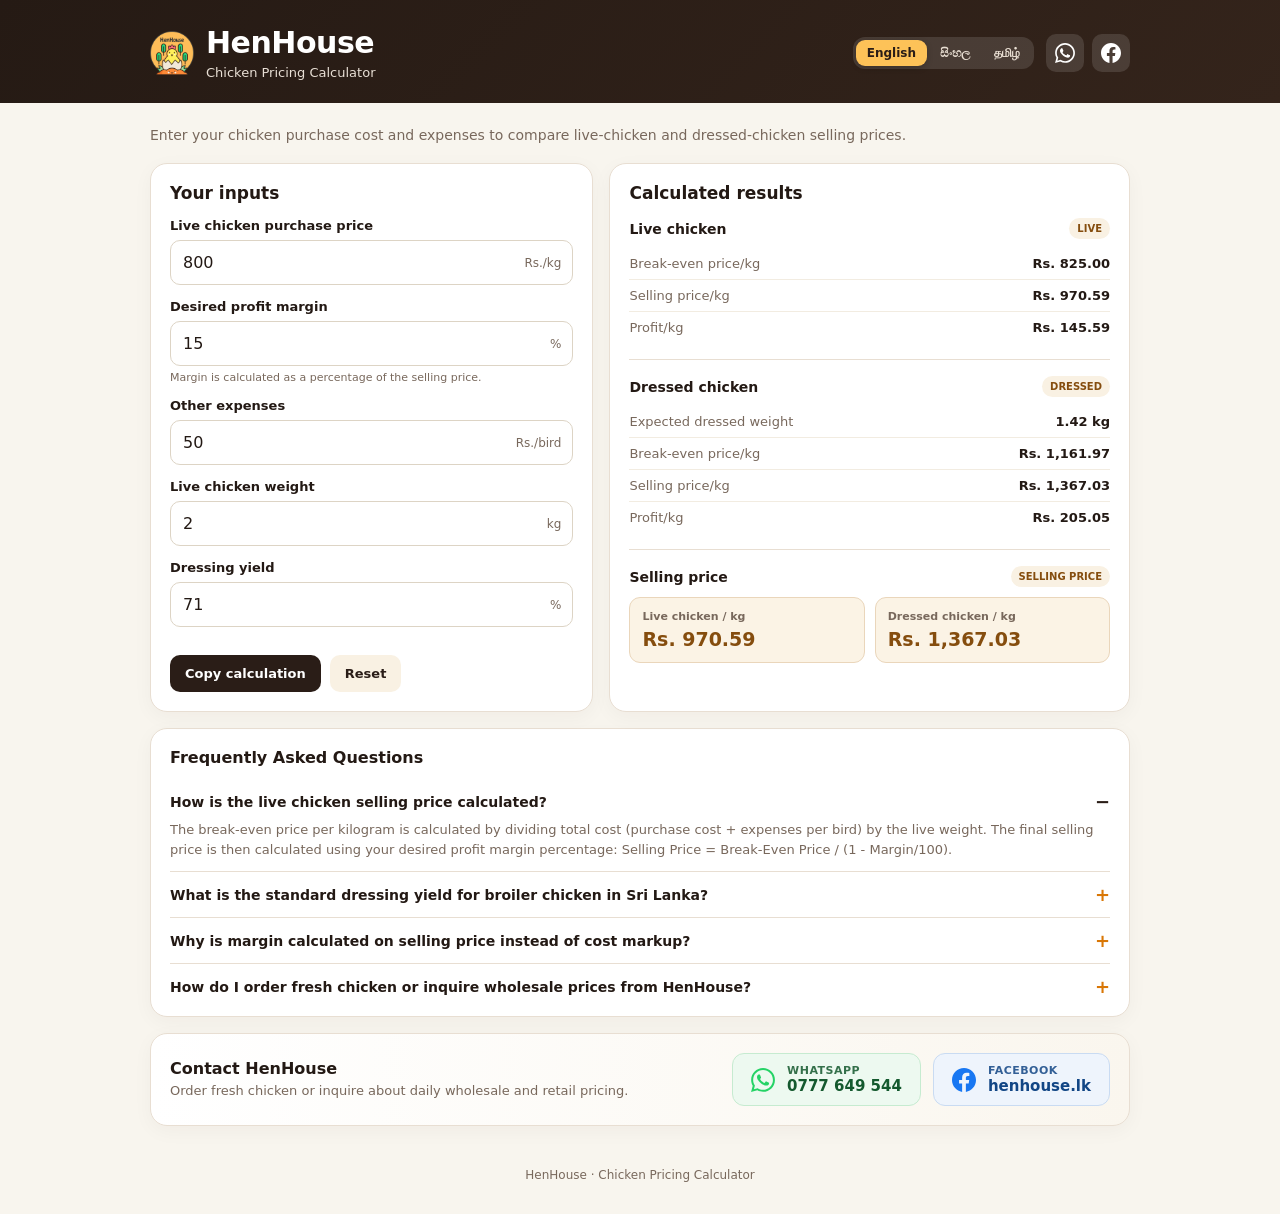
==== index.html @ dab25ea8 "feat(seo): add Schema.org JSON-LD, Open Graph 1200x630 card, sitemap, robots.txt, and FAQ schema" ====
<!doctype html>
<html lang="en">
  <head>
    <meta charset="utf-8" />
    <meta name="viewport" content="width=device-width, initial-scale=1" />
    <meta name="theme-color" content="#2a1d17" />
    <meta
      name="description"
      content="Calculate and compare live vs. dressed chicken selling prices, break-even costs, and profit margins in Sri Lanka. Trilingual poultry calculator in English, සිංහල, and தமிழ்."
    />
    <meta
      name="keywords"
      content="chicken price sri lanka, henhouse, live chicken price, dressed chicken price, broiler poultry calculator, chicken selling price, broiler farming, කුකුල් මස් මිල, කිකිළි මිල, கோழி இறைச்சி விலை, sri lanka poultry farming"
    />
    <meta name="author" content="HenHouse" />
    <meta
      name="robots"
      content="index, follow, max-snippet:-1, max-image-preview:large, max-video-preview:-1"
    />
    <link rel="canonical" href="https://ragulan28.github.io/henhouse-calculator/" />
    <link
      rel="alternate"
      hreflang="x-default"
      href="https://ragulan28.github.io/henhouse-calculator/"
    />
    <link
      rel="alternate"
      hreflang="en"
      href="https://ragulan28.github.io/henhouse-calculator/"
    />
    <link
      rel="alternate"
      hreflang="si"
      href="https://ragulan28.github.io/henhouse-calculator/"
    />
    <link
      rel="alternate"
      hreflang="ta"
      href="https://ragulan28.github.io/henhouse-calculator/"
    />

    <!-- Open Graph / Facebook / WhatsApp -->
    <meta property="og:type" content="website" />
    <meta
      property="og:url"
      content="https://ragulan28.github.io/henhouse-calculator/"
    />
    <meta property="og:site_name" content="HenHouse" />
    <meta
      property="og:title"
      content="HenHouse | Chicken Pricing Calculator (Sri Lanka)"
    />
    <meta
      property="og:description"
      content="Calculate and compare live vs. dressed chicken selling prices, break-even costs, and profit margins. Available in English, සිංහල, and தமிழ்."
    />
    <meta
      property="og:image"
      content="https://ragulan28.github.io/henhouse-calculator/og-image.png"
    />
    <meta property="og:image:width" content="1200" />
    <meta property="og:image:height" content="630" />
    <meta
      property="og:image:alt"
      content="HenHouse Chicken Pricing Calculator Sri Lanka"
    />
    <meta property="og:locale" content="en_LK" />
    <meta property="og:locale:alternate" content="si_LK" />
    <meta property="og:locale:alternate" content="ta_LK" />

    <!-- Twitter / X -->
    <meta name="twitter:card" content="summary_large_image" />
    <meta
      name="twitter:title"
      content="HenHouse | Chicken Pricing Calculator (Sri Lanka)"
    />
    <meta
      name="twitter:description"
      content="Instant real-time live vs. dressed chicken pricing calculator for poultry farmers and retailers in Sri Lanka."
    />
    <meta
      name="twitter:image"
      content="https://ragulan28.github.io/henhouse-calculator/og-image.png"
    />

    <!-- Geographic targeting -->
    <meta name="geo.region" content="LK" />
    <meta name="geo.placename" content="Sri Lanka" />

    <title>HenHouse | Chicken Pricing Calculator</title>

    <!-- Schema.org JSON-LD Structured Data -->
    <script type="application/ld+json">
      {
        "@context": "https://schema.org",
        "@graph": [
          {
            "@type": "WebApplication",
            "name": "HenHouse Chicken Pricing Calculator",
            "applicationCategory": "BusinessApplication",
            "operatingSystem": "All",
            "url": "https://ragulan28.github.io/henhouse-calculator/",
            "image": "https://ragulan28.github.io/henhouse-calculator/og-image.png",
            "description": "Calculate and compare live vs. dressed chicken selling prices, break-even costs, and profit margins in Sri Lanka.",
            "inLanguage": ["en", "si", "ta"],
            "offers": {
              "@type": "Offer",
              "price": "0",
              "priceCurrency": "LKR"
            },
            "featureList": [
              "Live vs. Dressed Chicken Price Comparison",
              "Break-Even Cost Calculation per kg",
              "Profit Margin Percentage Modeling",
              "Trilingual Sri Lankan Support (English, Sinhala, Tamil)",
              "Instant WhatsApp and SMS Clipboard Export",
              "Offline Progressive Web App (PWA)"
            ]
          },
          {
            "@type": "LocalBusiness",
            "name": "HenHouse",
            "image": "https://ragulan28.github.io/henhouse-calculator/logo.png",
            "url": "https://ragulan28.github.io/henhouse-calculator/",
            "telephone": "+94777649544",
            "address": {
              "@type": "PostalAddress",
              "addressCountry": "LK"
            },
            "sameAs": ["https://www.facebook.com/henhouse.lk"]
          },
          {
            "@type": "FAQPage",
            "mainEntity": [
              {
                "@type": "Question",
                "name": "How is the live chicken selling price calculated?",
                "acceptedAnswer": {
                  "@type": "Answer",
                  "text": "The break-even price per kilogram is calculated by dividing total cost (purchase cost + expenses per bird) by the live weight. The final selling price is then calculated using your desired profit margin percentage: Selling Price = Break-Even Price / (1 - Margin/100)."
                }
              },
              {
                "@type": "Question",
                "name": "What is the standard dressing yield for broiler chicken in Sri Lanka?",
                "acceptedAnswer": {
                  "@type": "Answer",
                  "text": "In Sri Lanka, standard commercial broiler dressing yield typically ranges from 68% to 74% (average 71%), depending on bird age, feed quality, and dressed preparation."
                }
              },
              {
                "@type": "Question",
                "name": "Why is margin calculated on selling price instead of cost markup?",
                "acceptedAnswer": {
                  "@type": "Answer",
                  "text": "Commercial poultry traders and retail butcher shops use gross profit margin (Profit / Selling Price), ensuring your actual return percentage matches revenue rather than just marking up initial cost."
                }
              },
              {
                "@type": "Question",
                "name": "How do I order fresh chicken or inquire wholesale prices from HenHouse?",
                "acceptedAnswer": {
                  "@type": "Answer",
                  "text": "You can reach HenHouse directly on WhatsApp at 0777 649 544 (+94 77 764 9544) or visit facebook.com/henhouse.lk for daily wholesale and retail pricing updates."
                }
              }
            ]
          }
        ]
      }
    </script>
    <link rel="manifest" href="./manifest.webmanifest" />
    <link rel="icon" href="./favicon.ico" sizes="any" />
    <link rel="icon" href="./icon.svg" type="image/svg+xml" />
    <link rel="apple-touch-icon" href="./apple-touch-icon.png" />
    <style>
      :root {
        color-scheme: light;
        --primary: #2a1d17;
        --primary2: #d97706;
        --gold: #fdc258;
        --ink: #231914;
        --muted: #78685c;
        --line: #e8ded2;
        --bg: #f8f5ee;
        --card: #fff;
        --soft: #f9f1e3;
        --danger: #b3261e;
        --green: var(--primary);
        --green2: var(--primary2);
        font-family:
          Inter,
          ui-sans-serif,
          system-ui,
          -apple-system,
          BlinkMacSystemFont,
          "Segoe UI",
          Roboto,
          "Noto Sans Sinhala",
          "Noto Sans Tamil",
          "Iskoola Pota",
          "Nirmala UI",
          sans-serif;
      }
      * {
        box-sizing: border-box;
      }
      body {
        margin: 0;
        background: var(--bg);
        color: var(--ink);
      }
      header {
        background: linear-gradient(135deg, #251a14 0%, #34241b 100%);
        color: white;
        padding: 25px 18px 23px;
      }
      .header-inner,
      main {
        width: min(100% - 28px, 980px);
        margin: 0 auto;
      }
      .header-inner {
        display: flex;
        justify-content: space-between;
        align-items: center;
        gap: 16px;
        flex-wrap: wrap;
      }
      .brand {
        display: flex;
        align-items: center;
        gap: 12px;
      }
      .brand-logo {
        width: 44px;
        height: 44px;
        object-fit: contain;
        display: block;
        flex-shrink: 0;
      }
      .header-right {
        display: flex;
        align-items: center;
        gap: 12px;
        flex-wrap: wrap;
      }
      .lang-switch {
        display: inline-flex;
        background: rgba(255, 255, 255, 0.12);
        border-radius: 12px;
        padding: 3px;
        gap: 2px;
      }
      .lang-btn {
        background: transparent;
        color: #e8ded2;
        border: 0;
        border-radius: 9px;
        padding: 6px 11px;
        font: inherit;
        font-size: 12px;
        font-weight: 650;
        cursor: pointer;
        transition:
          background 0.15s ease,
          color 0.15s ease;
      }
      .lang-btn:hover {
        background: rgba(255, 255, 255, 0.22);
        color: #fff;
      }
      .lang-btn.active {
        background: var(--gold);
        color: var(--primary);
        font-weight: 750;
        box-shadow: 0 2px 6px rgba(0, 0, 0, 0.2);
      }
      .lang-btn:focus-visible {
        outline: 2px solid var(--gold);
        outline-offset: 1px;
      }
      .header-social {
        display: flex;
        gap: 8px;
        align-items: center;
      }
      .header-social-link {
        display: inline-flex;
        align-items: center;
        justify-content: center;
        width: 38px;
        height: 38px;
        border-radius: 10px;
        background: rgba(255, 255, 255, 0.12);
        color: #fff;
        text-decoration: none;
        transition:
          background 0.15s ease,
          transform 0.15s ease;
      }
      .header-social-link:hover {
        background: rgba(255, 255, 255, 0.24);
        transform: translateY(-1px);
      }
      .header-social-link:focus-visible {
        outline: 3px solid var(--gold);
        outline-offset: 2px;
      }
      .header-social-link svg {
        width: 20px;
        height: 20px;
        fill: currentColor;
      }
      h1 {
        margin: 0;
        font-size: clamp(22px, 4vw, 30px);
        letter-spacing: -0.5px;
      }
      .tagline {
        margin: 5px 0 0;
        color: #e8dfd5;
        font-size: 13px;
      }
      main {
        padding: 22px 0 42px;
      }
      .intro {
        margin: 0 0 17px;
        color: var(--muted);
        font-size: 14px;
        line-height: 1.5;
      }
      .layout {
        display: grid;
        grid-template-columns: minmax(0, 0.92fr) minmax(0, 1.08fr);
        gap: 16px;
        align-items: stretch;
      }
      .layout > .card {
        display: flex;
        flex-direction: column;
        height: 100%;
      }
      .card {
        background: var(--card);
        border: 1px solid var(--line);
        border-radius: 17px;
        padding: 19px;
        box-shadow: 0 5px 20px rgba(42, 29, 23, 0.04);
      }
      h2 {
        font-size: 17px;
        margin: 0 0 15px;
      }
      .field {
        margin-bottom: 14px;
      }
      label {
        display: block;
        font-size: 13px;
        font-weight: 650;
        margin-bottom: 7px;
      }
      .input-wrap {
        position: relative;
      }
      input {
        width: 100%;
        border: 1px solid #ddd4c5;
        border-radius: 10px;
        padding: 12px 48px 12px 12px;
        font: inherit;
        font-size: 16px;
        color: var(--ink);
        background: #fff;
        outline: none;
      }
      input:focus {
        border-color: var(--primary2);
        box-shadow: 0 0 0 3px rgba(217, 119, 6, 0.16);
      }
      .unit {
        position: absolute;
        right: 12px;
        top: 50%;
        transform: translateY(-50%);
        color: var(--muted);
        font-size: 12px;
        pointer-events: none;
      }
      .hint {
        color: var(--muted);
        font-size: 11px;
        margin-top: 5px;
      }
      .actions {
        display: flex;
        gap: 9px;
        flex-wrap: wrap;
        margin-top: auto;
        padding-top: 14px;
      }
      button {
        border: 0;
        border-radius: 10px;
        padding: 11px 15px;
        font: inherit;
        font-size: 13px;
        font-weight: 700;
        cursor: pointer;
      }
      .primary {
        color: #fff;
        background: var(--primary);
      }
      .primary:hover {
        background: #3c2a21;
      }
      .secondary {
        color: var(--primary);
        background: var(--soft);
      }
      .secondary:hover {
        background: #f2e4cc;
      }
      button:focus-visible {
        outline: 3px solid var(--gold);
        outline-offset: 2px;
      }
      .error {
        display: none;
        color: var(--danger);
        background: #fff1f1;
        padding: 10px 12px;
        border-radius: 9px;
        font-size: 13px;
        margin-top: 12px;
      }
      .result-group + .result-group {
        border-top: 1px solid var(--line);
        margin-top: 16px;
        padding-top: 16px;
      }
      .result-title {
        display: flex;
        justify-content: space-between;
        align-items: center;
        gap: 10px;
        margin-bottom: 9px;
      }
      .result-title h3 {
        margin: 0;
        font-size: 14px;
      }
      .pill {
        font-size: 10px;
        font-weight: 700;
        color: #854d0e;
        background: var(--soft);
        border-radius: 30px;
        padding: 5px 8px;
      }
      .metric {
        display: flex;
        justify-content: space-between;
        gap: 15px;
        padding: 8px 0;
        border-bottom: 1px solid #f2ece1;
        font-size: 13px;
      }
      .metric:last-child {
        border-bottom: 0;
      }
      .metric span:first-child {
        color: var(--muted);
      }
      .metric strong {
        text-align: right;
        font-variant-numeric: tabular-nums;
      }
      .highlight {
        background: var(--soft);
        margin: 6px -9px;
        padding: 9px 9px;
        border-radius: 9px;
      }
      .compare {
        display: grid;
        grid-template-columns: 1fr 1fr;
        gap: 10px;
        margin-top: 10px;
      }
      .compare-box {
        background: #fbf3e5;
        border: 1px solid #ead6bb;
        border-radius: 11px;
        padding: 12px;
        margin: 0;
        min-width: 0;
        box-sizing: border-box;
      }
      .compare-box small {
        display: block;
        color: var(--muted);
        font-size: 11px;
        font-weight: 650;
        margin-bottom: 5px;
      }
      .compare-box strong {
        display: block;
        font-size: clamp(16px, 2.5vw, 19px);
        font-weight: 800;
        color: #854d0e;
        font-variant-numeric: tabular-nums;
        white-space: nowrap;
        overflow: hidden;
        text-overflow: ellipsis;
      }
      .note {
        color: var(--muted);
        font-size: 11px;
        line-height: 1.5;
        margin: 14px 0 0;
      }
      footer {
        text-align: center;
        color: var(--muted);
        font-size: 12px;
        padding: 0 15px 32px;
      }
      .social-bar {
        display: flex;
        justify-content: center;
        gap: 12px;
        flex-wrap: wrap;
        margin-bottom: 14px;
      }
      .social-btn {
        display: inline-flex;
        align-items: center;
        gap: 8px;
        padding: 9px 15px;
        border-radius: 12px;
        text-decoration: none;
        font-size: 13px;
        font-weight: 650;
        border: 1px solid var(--line);
        background: #fff;
        color: var(--ink);
        box-shadow: 0 3px 8px rgba(42, 29, 23, 0.03);
        transition: all 0.15s ease;
      }
      .social-btn svg {
        width: 18px;
        height: 18px;
        flex-shrink: 0;
      }
      .social-btn.whatsapp {
        color: #186c3b;
      }
      .social-btn.whatsapp svg {
        fill: #25d366;
      }
      .social-btn.facebook {
        color: #18539e;
      }
      .social-btn.facebook svg {
        fill: #1877f2;
      }
      .social-btn:hover {
        border-color: var(--primary2);
        transform: translateY(-1px);
        box-shadow: 0 5px 12px rgba(42, 29, 23, 0.07);
      }
      .social-btn:focus-visible {
        outline: 3px solid var(--gold);
        outline-offset: 2px;
      }
      .faq-card {
        margin-top: 16px;
      }
      .faq-card h2 {
        margin: 0 0 12px;
        font-size: 16px;
      }
      .faq-item {
        border-bottom: 1px solid var(--line);
        padding: 12px 0;
      }
      .faq-item:last-child {
        border-bottom: 0;
        padding-bottom: 0;
      }
      .faq-item summary {
        font-size: 14px;
        font-weight: 650;
        cursor: pointer;
        color: var(--ink);
        display: flex;
        justify-content: space-between;
        align-items: center;
        list-style: none;
        user-select: none;
      }
      .faq-item summary::-webkit-details-marker {
        display: none;
      }
      .faq-item summary::after {
        content: "+";
        font-size: 18px;
        font-weight: 600;
        color: var(--primary2);
        margin-left: 10px;
        transition: transform 0.2s ease;
      }
      .faq-item[open] summary::after {
        content: "−";
        color: var(--primary);
      }
      .faq-item p {
        margin: 8px 0 0;
        font-size: 13px;
        color: var(--muted);
        line-height: 1.5;
      }
      .contact-card {
        margin-top: 16px;
        display: flex;
        justify-content: space-between;
        align-items: center;
        gap: 18px;
        flex-wrap: wrap;
        background: linear-gradient(to right, #fff, #faf6ee);
      }
      .contact-info h2 {
        margin: 0 0 4px;
        font-size: 16px;
      }
      .contact-info p {
        margin: 0;
        color: var(--muted);
        font-size: 13px;
        line-height: 1.4;
      }
      .contact-links {
        display: flex;
        gap: 12px;
        flex-wrap: wrap;
      }
      .contact-btn {
        display: inline-flex;
        align-items: center;
        gap: 12px;
        padding: 10px 18px;
        border-radius: 12px;
        text-decoration: none;
        border: 1px solid var(--line);
        transition:
          transform 0.15s ease,
          box-shadow 0.15s ease,
          border-color 0.15s ease;
      }
      .contact-btn svg {
        width: 24px;
        height: 24px;
        flex-shrink: 0;
      }
      .contact-btn-text {
        display: flex;
        flex-direction: column;
        text-align: left;
      }
      .contact-btn-sub {
        font-size: 11px;
        text-transform: uppercase;
        letter-spacing: 0.5px;
        font-weight: 700;
        opacity: 0.85;
      }
      .contact-btn-main {
        font-size: 15px;
        font-weight: 750;
      }
      .contact-btn.whatsapp {
        background: #edf9f0;
        color: #14592e;
        border-color: #c6ebd0;
      }
      .contact-btn.whatsapp svg {
        fill: #25d366;
      }
      .contact-btn.facebook {
        background: #eef4fc;
        color: #124685;
        border-color: #c9dbf2;
      }
      .contact-btn.facebook svg {
        fill: #1877f2;
      }
      .contact-btn:hover {
        transform: translateY(-2px);
        box-shadow: 0 6px 16px rgba(20, 50, 30, 0.08);
      }
      .contact-btn.whatsapp:hover {
        border-color: #25d366;
      }
      .contact-btn.facebook:hover {
        border-color: #1877f2;
      }
      .contact-btn:focus-visible {
        outline: 3px solid var(--gold);
        outline-offset: 2px;
      }
      @media (max-width: 720px) {
        .layout {
          grid-template-columns: 1fr;
        }
        .layout > .card {
          height: auto;
        }
        .card {
          padding: 16px;
        }
        .actions {
          margin-top: 18px;
        }
        .header-right {
          width: 100%;
          justify-content: space-between;
        }
      }
      @media (max-width: 480px) {
        .compare {
          grid-template-columns: 1fr;
          gap: 8px;
        }
        .lang-btn {
          padding: 5px 8px;
          font-size: 11px;
        }
      }
    </style>
  </head>
  <body>
    <header>
      <div class="header-inner">
        <div class="brand">
          <img
            class="brand-logo"
            src="./logo.png"
            alt="HenHouse Logo"
            width="44"
            height="44"
            onerror="
              this.onerror = null;
              this.src = './henhouse.png';
            "
          />
          <div>
            <h1>HenHouse</h1>
            <p class="tagline" data-i18n="tagline">Chicken Pricing Calculator</p>
          </div>
        </div>
        <div class="header-right">
          <div class="lang-switch" role="group" aria-label="Language selector">
            <button
              type="button"
              class="lang-btn active"
              data-lang="en"
              aria-pressed="true"
            >
              English
            </button>
            <button
              type="button"
              class="lang-btn"
              data-lang="si"
              aria-pressed="false"
            >
              සිංහල
            </button>
            <button
              type="button"
              class="lang-btn"
              data-lang="ta"
              aria-pressed="false"
            >
              தமிழ்
            </button>
          </div>
          <div class="header-social" aria-label="HenHouse Social and Contact">
            <a
              href="https://wa.me/94777649544"
              target="_blank"
              rel="noopener noreferrer"
              class="header-social-link"
              title="Chat on WhatsApp (0777 649 544)"
              aria-label="Chat on WhatsApp 0777 649 544"
            >
              <svg viewBox="0 0 24 24" aria-hidden="true">
                <path
                  d="M.057 24l1.687-6.163c-1.041-1.804-1.588-3.849-1.587-5.946.003-6.556 5.338-11.891 11.893-11.891 3.181.001 6.167 1.24 8.413 3.488 2.245 2.248 3.481 5.236 3.48 8.414-.003 6.557-5.338 11.892-11.893 11.892-1.99-.001-3.951-.5-5.688-1.448l-6.305 1.654zm6.597-3.807c1.676.995 3.276 1.591 5.392 1.592 5.448 0 9.886-4.434 9.889-9.885.002-5.462-4.415-9.89-9.881-9.892-5.452 0-9.887 4.434-9.889 9.884-.001 2.225.651 3.891 1.746 5.634l-.999 3.648 3.742-.981zm11.387-5.464c-.074-.124-.272-.198-.57-.347-.297-.149-1.758-.868-2.031-.967-.272-.099-.47-.149-.669.149-.198.297-.768.967-.941 1.165-.173.198-.347.223-.644.074-.297-.149-1.255-.462-2.39-1.475-.883-.788-1.48-1.761-1.653-2.059-.173-.297-.018-.458.13-.606.134-.133.297-.347.446-.521.151-.172.2-.296.3-.495.099-.198.05-.372-.025-.521-.075-.148-.669-1.611-.916-2.206-.242-.579-.487-.501-.669-.51l-.57-.01c-.198 0-.52.074-.792.372s-1.04 1.016-1.04 2.479 1.065 2.876 1.213 3.074c.149.198 2.095 3.2 5.076 4.487.709.306 1.263.489 1.694.626.712.226 1.36.194 1.872.118.571-.085 1.758-.719 2.006-1.413.248-.695.248-1.29.173-1.414z"
                />
              </svg>
            </a>
            <a
              href="https://www.facebook.com/henhouse.lk"
              target="_blank"
              rel="noopener noreferrer"
              class="header-social-link"
              title="Follow on Facebook (henhouse.lk)"
              aria-label="Follow on Facebook henhouse.lk"
            >
              <svg viewBox="0 0 24 24" aria-hidden="true">
                <path
                  d="M24 12.073c0-6.627-5.373-12-12-12s-12 5.373-12 12c0 5.99 4.388 10.954 10.125 11.854v-8.385H7.078v-3.47h3.047V9.43c0-3.007 1.792-4.669 4.533-4.669 1.312 0 2.686.235 2.686.235v2.953H15.83c-1.491 0-1.956.925-1.956 1.874v2.25h3.328l-.532 3.47h-2.796v8.385C19.612 23.027 24 18.062 24 12.073z"
                />
              </svg>
            </a>
          </div>
        </div>
      </div>
    </header>

    <main>
      <p class="intro" data-i18n="intro">
        Enter your chicken purchase cost and expenses to compare live-chicken
        and dressed-chicken selling prices.
      </p>
      <div class="layout">
        <section class="card" aria-labelledby="inputs-heading">
          <h2 id="inputs-heading" data-i18n="inputsHeading">Your inputs</h2>
          <div class="field">
            <label for="purchase" data-i18n="purchaseLabel"
              >Live chicken purchase price</label
            >
            <div class="input-wrap">
              <input
                id="purchase"
                type="number"
                min="0"
                step="0.01"
                value="800"
              /><span class="unit" data-i18n="purchaseUnit">Rs./kg</span>
            </div>
          </div>
          <div class="field">
            <label for="margin" data-i18n="marginLabel"
              >Desired profit margin</label
            >
            <div class="input-wrap">
              <input
                id="margin"
                type="number"
                min="0"
                max="99.99"
                step="0.1"
                value="15"
              /><span class="unit">%</span>
            </div>
            <div class="hint" data-i18n="marginHint">
              Margin is calculated as a percentage of the selling price.
            </div>
          </div>
          <div class="field">
            <label for="expenses" data-i18n="expensesLabel">Other expenses</label>
            <div class="input-wrap">
              <input
                id="expenses"
                type="number"
                min="0"
                step="0.01"
                value="50"
              /><span class="unit" data-i18n="expensesUnit">Rs./bird</span>
            </div>
          </div>
          <div class="field">
            <label for="weight" data-i18n="weightLabel">Live chicken weight</label>
            <div class="input-wrap">
              <input
                id="weight"
                type="number"
                min="0.001"
                step="0.001"
                value="2"
              /><span class="unit" data-i18n="weightUnit">kg</span>
            </div>
          </div>
          <div class="field">
            <label for="yield" data-i18n="yieldLabel">Dressing yield</label>
            <div class="input-wrap">
              <input
                id="yield"
                type="number"
                min="0.001"
                max="100"
                step="0.1"
                value="71"
              /><span class="unit">%</span>
            </div>
          </div>
          <div id="error" class="error" role="alert"></div>
          <div class="actions">
            <button class="primary" id="copy" data-i18n="copyBtn">
              Copy calculation
            </button>
            <button
              class="secondary"
              id="reset"
              type="button"
              data-i18n="resetBtn"
            >
              Reset
            </button>
          </div>
        </section>

        <section
          class="card"
          aria-labelledby="results-heading"
          aria-live="polite"
        >
          <h2 id="results-heading" data-i18n="resultsHeading">
            Calculated results
          </h2>
          <div class="result-group">
            <div class="result-title">
              <h3 data-i18n="liveTitle">Live chicken</h3>
              <span class="pill" data-i18n="livePill">LIVE</span>
            </div>
            <div class="metric">
              <span data-i18n="liveBELabel">Break-even price/kg</span
              ><strong id="liveBE">Rs. 825.00</strong>
            </div>
            <div class="metric">
              <span data-i18n="liveSPLabel">Selling price/kg</span>
              <strong id="liveSP">Rs. 970.59</strong>
            </div>
            <div class="metric">
              <span data-i18n="liveProfitLabel">Profit/kg</span
              ><strong id="liveProfit">Rs. 145.59</strong>
            </div>
          </div>
          <div class="result-group">
            <div class="result-title">
              <h3 data-i18n="dressedTitle">Dressed chicken</h3>
              <span class="pill" data-i18n="dressedPill">DRESSED</span>
            </div>
            <div class="metric">
              <span data-i18n="dressedWeightLabel">Expected dressed weight</span
              ><strong id="dressedWeight">1.42 kg</strong>
            </div>
            <div class="metric">
              <span data-i18n="dressedBELabel">Break-even price/kg</span
              ><strong id="dressedBE">Rs. 1,161.97</strong>
            </div>
            <div class="metric">
              <span data-i18n="dressedSPLabel">Selling price/kg</span>
              <strong id="dressedSP">Rs. 1,366.32</strong>
            </div>
            <div class="metric">
              <span data-i18n="dressedProfitLabel">Profit/kg</span
              ><strong id="dressedProfit">Rs. 204.35</strong>
            </div>
          </div>
          <div class="result-group">
            <div class="result-title">
              <h3 data-i18n="spHeading">Selling price</h3>
              <span class="pill" data-i18n="spPill">SELLING PRICE</span>
            </div>
            <div class="compare">
              <div class="compare-box">
                <small data-i18n="spLiveCard">Live chicken / kg</small>
                <strong id="compareLive">Rs. 970.59</strong>
              </div>
              <div class="compare-box">
                <small data-i18n="spDressedCard">Dressed chicken / kg</small>
                <strong id="compareDressed">Rs. 1,366.32</strong>
              </div>
            </div>
          </div>
        </section>
      </div>

      <section class="card faq-card" aria-labelledby="faq-heading">
        <h2 id="faq-heading" data-i18n="faqHeading">Frequently Asked Questions</h2>
        <details class="faq-item" open>
          <summary data-i18n="faq1Q">
            How is the live chicken selling price calculated?
          </summary>
          <p data-i18n="faq1A">
            The break-even price per kilogram is calculated by dividing total cost
            (purchase cost + expenses per bird) by the live weight. The final
            selling price is then calculated using your desired profit margin
            percentage: Selling Price = Break-Even Price / (1 - Margin/100).
          </p>
        </details>
        <details class="faq-item">
          <summary data-i18n="faq2Q">
            What is the standard dressing yield for broiler chicken in Sri Lanka?
          </summary>
          <p data-i18n="faq2A">
            In Sri Lanka, standard commercial broiler dressing yield typically
            ranges from 68% to 74% (average 71%), depending on bird age, feed
            quality, and dressed preparation (skin-on, whole cleaned bird).
          </p>
        </details>
        <details class="faq-item">
          <summary data-i18n="faq3Q">
            Why is margin calculated on selling price instead of cost markup?
          </summary>
          <p data-i18n="faq3A">
            Commercial poultry traders and retail butcher shops use gross profit
            margin (Profit / Selling Price), ensuring your actual return
            percentage matches total sales revenue rather than just marking up
            initial purchase cost.
          </p>
        </details>
        <details class="faq-item">
          <summary data-i18n="faq4Q">
            How do I order fresh chicken or inquire wholesale prices from HenHouse?
          </summary>
          <p data-i18n="faq4A">
            You can reach HenHouse directly on WhatsApp at 0777 649 544 (+94 77 764
            9544) or visit facebook.com/henhouse.lk for daily wholesale and retail
            pricing updates across Sri Lanka.
          </p>
        </details>
      </section>

      <section class="card contact-card" aria-labelledby="contact-heading">
        <div class="contact-info">
          <h2 id="contact-heading" data-i18n="contactHeading">Contact HenHouse</h2>
          <p data-i18n="contactDesc">
            Order fresh chicken or inquire about daily wholesale and retail
            pricing.
          </p>
        </div>
        <div class="contact-links">
          <a
            href="https://wa.me/94777649544"
            target="_blank"
            rel="noopener noreferrer"
            class="contact-btn whatsapp"
            aria-label="Chat with HenHouse on WhatsApp (0777 649 544)"
          >
            <svg viewBox="0 0 24 24" aria-hidden="true">
              <path
                d="M.057 24l1.687-6.163c-1.041-1.804-1.588-3.849-1.587-5.946.003-6.556 5.338-11.891 11.893-11.891 3.181.001 6.167 1.24 8.413 3.488 2.245 2.248 3.481 5.236 3.48 8.414-.003 6.557-5.338 11.892-11.893 11.892-1.99-.001-3.951-.5-5.688-1.448l-6.305 1.654zm6.597-3.807c1.676.995 3.276 1.591 5.392 1.592 5.448 0 9.886-4.434 9.889-9.885.002-5.462-4.415-9.89-9.881-9.892-5.452 0-9.887 4.434-9.889 9.884-.001 2.225.651 3.891 1.746 5.634l-.999 3.648 3.742-.981zm11.387-5.464c-.074-.124-.272-.198-.57-.347-.297-.149-1.758-.868-2.031-.967-.272-.099-.47-.149-.669.149-.198.297-.768.967-.941 1.165-.173.198-.347.223-.644.074-.297-.149-1.255-.462-2.39-1.475-.883-.788-1.48-1.761-1.653-2.059-.173-.297-.018-.458.13-.606.134-.133.297-.347.446-.521.151-.172.2-.296.3-.495.099-.198.05-.372-.025-.521-.075-.148-.669-1.611-.916-2.206-.242-.579-.487-.501-.669-.51l-.57-.01c-.198 0-.52.074-.792.372s-1.04 1.016-1.04 2.479 1.065 2.876 1.213 3.074c.149.198 2.095 3.2 5.076 4.487.709.306 1.263.489 1.694.626.712.226 1.36.194 1.872.118.571-.085 1.758-.719 2.006-1.413.248-.695.248-1.29.173-1.414z"
              />
            </svg>
            <div class="contact-btn-text">
              <span class="contact-btn-sub">WhatsApp</span>
              <span class="contact-btn-main">0777 649 544</span>
            </div>
          </a>
          <a
            href="https://www.facebook.com/henhouse.lk"
            target="_blank"
            rel="noopener noreferrer"
            class="contact-btn facebook"
            aria-label="Visit HenHouse Facebook page henhouse.lk"
          >
            <svg viewBox="0 0 24 24" aria-hidden="true">
              <path
                d="M24 12.073c0-6.627-5.373-12-12-12s-12 5.373-12 12c0 5.99 4.388 10.954 10.125 11.854v-8.385H7.078v-3.47h3.047V9.43c0-3.007 1.792-4.669 4.533-4.669 1.312 0 2.686.235 2.686.235v2.953H15.83c-1.491 0-1.956.925-1.956 1.874v2.25h3.328l-.532 3.47h-2.796v8.385C19.612 23.027 24 18.062 24 12.073z"
              />
            </svg>
            <div class="contact-btn-text">
              <span class="contact-btn-sub">Facebook</span>
              <span class="contact-btn-main">henhouse.lk</span>
            </div>
          </a>
        </div>
      </section>
    </main>
    <footer>
      <div data-i18n="footerText">HenHouse · Chicken Pricing Calculator</div>
    </footer>

    <script>
      (() => {
        const ids = ["purchase", "margin", "expenses", "weight", "yield"];
        const defaults = {
          purchase: 800,
          margin: 15,
          expenses: 50,
          weight: 2,
          yield: 71,
        };
        const $ = (id) => document.getElementById(id);

        const I18N = {
          en: {
            title: "HenHouse | Chicken Pricing Calculator",
            tagline: "Chicken Pricing Calculator",
            intro:
              "Enter your chicken purchase cost and expenses to compare live-chicken and dressed-chicken selling prices.",
            inputsHeading: "Your inputs",
            purchaseLabel: "Live chicken purchase price",
            purchaseUnit: "Rs./kg",
            marginLabel: "Desired profit margin",
            marginHint:
              "Margin is calculated as a percentage of the selling price.",
            expensesLabel: "Other expenses",
            expensesUnit: "Rs./bird",
            weightLabel: "Live chicken weight",
            weightUnit: "kg",
            yieldLabel: "Dressing yield",
            copyBtn: "Copy calculation",
            copiedText: "Copied!",
            resetBtn: "Reset",
            errorMsg:
              "Please enter valid values. Margin must be below 100%, weight and yield must be above zero, and yield cannot exceed 100%.",
            resultsHeading: "Calculated results",
            liveTitle: "Live chicken",
            livePill: "LIVE",
            liveBELabel: "Break-even price/kg",
            liveSPLabel: "Selling price/kg",
            liveProfitLabel: "Profit/kg",
            dressedTitle: "Dressed chicken",
            dressedPill: "DRESSED",
            dressedWeightLabel: "Expected dressed weight",
            dressedBELabel: "Break-even price/kg",
            dressedSPLabel: "Selling price/kg",
            dressedProfitLabel: "Profit/kg",
            spHeading: "Selling price",
            spPill: "SELLING PRICE",
            spLiveCard: "Live chicken / kg",
            spDressedCard: "Dressed chicken / kg",
            contactHeading: "Contact HenHouse",
            contactDesc:
              "Order fresh chicken or inquire about daily wholesale and retail pricing.",
            faqHeading: "Frequently Asked Questions",
            faq1Q: "How is the live chicken selling price calculated?",
            faq1A:
              "The break-even price per kilogram is calculated by dividing total cost (purchase cost + expenses per bird) by the live weight. The final selling price is then calculated using your desired profit margin percentage: Selling Price = Break-Even Price / (1 - Margin/100).",
            faq2Q:
              "What is the standard dressing yield for broiler chicken in Sri Lanka?",
            faq2A:
              "In Sri Lanka, standard commercial broiler dressing yield typically ranges from 68% to 74% (average 71%), depending on bird age, feed quality, and dressed preparation (skin-on, whole cleaned bird).",
            faq3Q:
              "Why is margin calculated on selling price instead of cost markup?",
            faq3A:
              "Commercial poultry traders and retail butcher shops use gross profit margin (Profit / Selling Price), ensuring your actual return percentage matches total sales revenue rather than just marking up initial purchase cost.",
            faq4Q:
              "How do I order fresh chicken or inquire wholesale prices from HenHouse?",
            faq4A:
              "You can reach HenHouse directly on WhatsApp at 0777 649 544 (+94 77 764 9544) or visit facebook.com/henhouse.lk for daily wholesale and retail pricing updates across Sri Lanka.",
            footerText: "HenHouse · Chicken Pricing Calculator",
            currencyPrefix: "Rs. ",
            weightSuffix: " kg",
            clipTitle: "HenHouse Chicken Pricing Calculator",
            clipLivePurchase: "Live purchase price",
            clipMargin: "Desired profit margin",
            clipExpenses: "Other expenses",
            clipLiveWeight: "Live chicken weight",
            clipYield: "Dressing yield",
            clipLiveSection: "LIVE CHICKEN",
            clipDressedSection: "DRESSED CHICKEN",
            clipLiveBE: "Break-even price/kg",
            clipLiveSP: "Selling price/kg",
            clipLiveProfit: "Profit/kg",
            clipDressedWeight: "Expected dressed weight",
            clipDressedBE: "Break-even price/kg",
            clipDressedSP: "Selling price/kg",
            clipDressedProfit: "Profit/kg",
            clipPerKg: "/kg",
            clipPerBird: "/bird",
          },
          si: {
            title: "HenHouse | කුකුල් මස් මිල ගණනය",
            tagline: "කුකුල් මස් මිල ගණනය කිරීම",
            intro:
              "සජීවී සහ පිරිසිදු කළ කුකුල් මස්වල විකුණුම් මිල සහ ලාභය සංසන්දනය කිරීම සඳහා ඔබේ වියදම් ඇතුළත් කරන්න.",
            inputsHeading: "ඔබේ දත්ත",
            purchaseLabel: "සජීවී කුකුළන් මිලදී ගැනීමේ මිල",
            purchaseUnit: "රු./කි.ග්‍රෑ.",
            marginLabel: "බලාපොරොත්තු වන ලාභ ප්‍රතිශතය",
            marginHint:
              "ලාභ ප්‍රතිශතය ගණනය කරනු ලබන්නේ විකුණුම් මිල පදනම් කරගෙනය.",
            expensesLabel: "වෙනත් වියදම්",
            expensesUnit: "රු./කුකුලෙකුට",
            weightLabel: "සජීවී කුකුළාගේ බර",
            weightUnit: "කි.ග්‍රෑ.",
            yieldLabel: "මස් අස්වැන්න (Dressing Yield)",
            copyBtn: "ගණනය පිටපත් කරන්න",
            copiedText: "පිටපත් කෙරිණි!",
            resetBtn: "යළි සකසන්න",
            errorMsg:
              "කරුණාකර නිවැරදි අගයන් ඇතුළත් කරන්න. ලාභ ප්‍රතිශතය 100%ට අඩු විය යුතු අතර, බර සහ අස්වැන්න 0ට වැඩි විය යුතුය.",
            resultsHeading: "ගණනය කළ ප්‍රතිඵල",
            liveTitle: "සජීවී කුකුල් මස්",
            livePill: "සජීවී",
            liveBELabel: "පාඩු නොවන මිල / කි.ග්‍රෑ.",
            liveSPLabel: "විකුණුම් මිල / කි.ග්‍රෑ.",
            liveProfitLabel: "ලාභය / කි.ග්‍රෑ.",
            dressedTitle: "පිරිසිදු කළ කුකුල් මස්",
            dressedPill: "පිරිසිදු කළ",
            dressedWeightLabel: "ලැබෙන පිරිසිදු මස් බර",
            dressedBELabel: "පාඩු නොවන මිල / කි.ග්‍රෑ.",
            dressedSPLabel: "විකුණුම් මිල / කි.ග්‍රෑ.",
            dressedProfitLabel: "ලාභය / කි.ග්‍රෑ.",
            spHeading: "විකුණුම් මිල",
            spPill: "විකුණුම් මිල",
            spLiveCard: "සජීවී කුකුල් මස් / කි.ග්‍රෑ.",
            spDressedCard: "පිරිසිදු කළ මස් / කි.ග්‍රෑ.",
            contactHeading: "HenHouse අමතන්න",
            contactDesc:
              "නැවුම් කුකුල් මස් ඇණවුම් කිරීමට සහ දෛනික තොග/සිල්ලර මිල ගණන් දැනගැනීමට අමතන්න.",
            faqHeading: "නිතර අසන ප්‍රශ්න (FAQ)",
            faq1Q: "සජීවී කුකුල් මස් විකුණුම් මිල ගණනය කරන්නේ කෙසේද?",
            faq1A:
              "සමස්ත පිරිවැය (මිලදී ගැනීමේ පිරිවැය + එක් කුකුලෙකුට වියදම) සජීවී බරින් බෙදා පාඩු නොවන මිල (Break-Even) සොයා ගනී. ඉන්පසු ඔබ අපේක්ෂා කරන ලාභ ප්‍රතිශතය මත විකුණුම් මිල ගණනය කෙරේ: විකුණුම් මිල = පාඩු නොවන මිල / (1 - ලාභ ප්‍රතිශතය/100).",
            faq2Q:
              "ශ්‍රී ලංකාවේ බ්‍රොයිලර් කුකුළන්ගේ සාමාන්‍ය මස් අස්වැන්න (Dressing Yield) කොපමණද?",
            faq2A:
              "ශ්‍රී ලංකාවේ බ්‍රොයිලර් කුකුළන් සඳහා සාමාන්‍ය මස් අස්වැන්න 68% සිට 74% දක්වා (සාමාන්‍යයෙන් 71%) වේ. මෙය කුකුළාගේ වයස, ආහාර සහ මස් කිරීමේ ක්‍රමය අනුව වෙනස් විය හැක.",
            faq3Q: "ලාභ ප්‍රතිශතය විකුණුම් මිල මත ගණනය කරන්නේ ඇයි?",
            faq3A:
              "වාණිජ කුකුල් මස් වෙළඳපොළේ සැබෑ ලාභය ලැබෙන්නේ මුළු ආදායමෙන් (විකුණුම් මිලෙන්) ප්‍රතිශතයක් ලෙස ගණනය කිරීමෙනි (Gross Margin).",
            faq4Q: "HenHouse වෙතින් නැවුම් කුකුල් මස් ඇණවුම් කරන්නේ කෙසේද?",
            faq4A:
              "ඔබට 0777 649 544 WhatsApp ඔස්සේ හෝ facebook.com/henhouse.lk පිටුව හරහා දෛනික තොග සහ සිල්ලර මිල ගණන් දැනගෙන ඇණවුම් කළ හැක.",
            footerText: "HenHouse · කුකුල් මස් මිල ගණනය කිරීම",
            currencyPrefix: "රු. ",
            weightSuffix: " කි.ග්‍රෑ.",
            clipTitle: "HenHouse කුකුල් මස් මිල ගණනය කිරීම",
            clipLivePurchase: "සජීවී කුකුළන් මිලදී ගැනීමේ මිල",
            clipMargin: "බලාපොරොත්තු වන ලාභ ප්‍රතිශතය",
            clipExpenses: "වෙනත් වියදම්",
            clipLiveWeight: "සජීවී කුකුළාගේ බර",
            clipYield: "මස් අස්වැන්න",
            clipLiveSection: "සජීවී කුකුල් මස් (LIVE CHICKEN)",
            clipDressedSection: "පිරිසිදු කළ කුකුල් මස් (DRESSED CHICKEN)",
            clipLiveBE: "පාඩු නොවන මිල / කි.ග්‍රෑ.",
            clipLiveSP: "විකුණුම් මිල / කි.ග්‍රෑ.",
            clipLiveProfit: "ලාභය / කි.ග්‍රෑ.",
            clipDressedWeight: "ලැබෙන පිරිසිදු මස් බර",
            clipDressedBE: "පාඩු නොවන මිල / කි.ග්‍රෑ.",
            clipDressedSP: "විකුණුම් මිල / කි.ග්‍රෑ.",
            clipDressedProfit: "ලාභය / කි.ග්‍රෑ.",
            clipPerKg: "/කි.ග්‍රෑ.",
            clipPerBird: "/කුකුලෙකුට",
          },
          ta: {
            title: "HenHouse | கோழி விலை கணிப்பான்",
            tagline: "கோழி இறைச்சி விலை கணிப்பான்",
            intro:
              "உயிருள்ள மற்றும் சுத்தம் செய்த கோழியின் விற்பனை விலை, லாபத்தை கணக்கிட உங்கள் செலவு விபரங்களை உள்ளிடவும்.",
            inputsHeading: "உங்கள் உள்ளீடுகள்",
            purchaseLabel: "உயிருள்ள கோழி கொள்முதல் விலை",
            purchaseUnit: "ரூ./கிலோ",
            marginLabel: "எதிர்பார்க்கும் இலாப விகிதம்",
            marginHint:
              "இலாப விகிதம் விற்பனை விலையின் சதவீதமாக கணக்கிடப்படுகிறது.",
            expensesLabel: "ஏனைய செலவுகள்",
            expensesUnit: "ரூ./கோழி ஒன்றுக்கு",
            weightLabel: "உயிருள்ள கோழியின் எடை",
            weightUnit: "கிலோ",
            yieldLabel: "இறைச்சி விகிதம் (Dressing Yield)",
            copyBtn: "கணக்கீட்டை நகலெடு",
            copiedText: "நகலெடுக்கப்பட்டது!",
            resetBtn: "மீட்டமை",
            errorMsg:
              "தயவுசெய்து சரியான எண்களை உள்ளிடவும். லாப விகிதம் 100% ஐ விட குறைவாகவும், எடை மற்றும் இறைச்சி விகிதம் 0 ஐ விட அதிகமாகவும் இருக்க வேண்டும்.",
            resultsHeading: "கணக்கிடப்பட்ட முடிவுகள்",
            liveTitle: "உயிருள்ள கோழி",
            livePill: "உயிருள்ள",
            liveBELabel: "சமநிலை விலை / கிலோ",
            liveSPLabel: "விற்பனை விலை / கிலோ",
            liveProfitLabel: "இலாபம் / கிலோ",
            dressedTitle: "சுத்தம் செய்த கோழி",
            dressedPill: "சுத்தம் செய்த",
            dressedWeightLabel: "கிடைக்கும் இறைச்சி எடை",
            dressedBELabel: "சமநிலை விலை / கிலோ",
            dressedSPLabel: "விற்பனை விலை / கிலோ",
            dressedProfitLabel: "இலாபம் / கிலோ",
            spHeading: "விற்பனை விலை",
            spPill: "விற்பனை விலை",
            spLiveCard: "உயிருள்ள கோழி / கிலோ",
            spDressedCard: "சுத்தம் செய்த கோழி / கிலோ",
            contactHeading: "HenHouse உடன் தொடர்பு கொள்ள",
            contactDesc:
              "புதிய கோழி இறைச்சி ஆர்டர்கள் மற்றும் தினசரி மொத்த, சில்லறை விலை விபரங்களுக்கு தொடர்பு கொள்ளவும்.",
            faqHeading: "அடிக்கடி கேட்கப்படும் கேள்விகள் (FAQ)",
            faq1Q: "உயிருள்ள கோழியின் விற்பனை விலை எவ்வாறு கணக்கிடப்படுகிறது?",
            faq1A:
              "மொத்த அடக்கச் செலவை (கொள்முதல் விலை + கோழி ஒன்றுக்கான ஏனைய செலவுகள்) உயிருள்ள எடையால் வகுத்து சமநிலை விலை பெறப்படும். பின்னர் எதிர்பார்க்கும் லாப விகிதத்தின்படி விற்பனை விலை = சமநிலை விலை / (1 - லாப விகிதம்/100) என கணக்கிடப்படுகிறது.",
            faq2Q:
              "இலங்கையில் பிராய்லர் கோழியின் சராசரி இறைச்சி விகிதம் (Dressing Yield) எவ்வளவு?",
            faq2A:
              "இலங்கையில் வணிக ரீதியான பிராய்லர் கோழிகளில் இறைச்சி விகிதம் பொதுவாக 68% முதல் 74% வரை (சராசரியாக 71%) இருக்கும்.",
            faq3Q: "லாப விகிதம் விற்பனை விலையின் அடிப்படையில் கணக்கிடப்படுவது ஏன்?",
            faq3A:
              "வணிக ரீதியான கோழி இறைச்சி வர்த்தகத்தில் மொத்த விற்பனை வருமானத்தில் இருந்து உண்மையான லாபத்தை உறுதிசெய்ய Gross Margin முறை பயன்படுத்தப்படுகிறது.",
            faq4Q: "HenHouse மூலம் புதிய கோழி இறைச்சியை எவ்வாறு ஆர்டர் செய்வது?",
            faq4A:
              "நீங்கள் 0777 649 544 என்ற WhatsApp இலக்கம் மூலமாகவோ அல்லது facebook.com/henhouse.lk பேஸ்புக் பக்கம் மூலமாகவோ தினசரி மொத்த மற்றும் சில்லறை விலைகளை அறிந்து ஆர்டர் செய்யலாம்.",
            footerText: "HenHouse · கோழி இறைச்சி விலை கணிப்பான்",
            currencyPrefix: "ரூ. ",
            weightSuffix: " கிலோ",
            clipTitle: "HenHouse கோழி இறைச்சி விலை கணிப்பான்",
            clipLivePurchase: "உயிருள்ள கோழி கொள்முதல் விலை",
            clipMargin: "எதிர்பார்க்கும் இலாப விகிதம்",
            clipExpenses: "ஏனைய செலவுகள்",
            clipLiveWeight: "உயிருள்ள கோழியின் எடை",
            clipYield: "இறைச்சி விகிதம்",
            clipLiveSection: "உயிருள்ள கோழி (LIVE CHICKEN)",
            clipDressedSection: "சுத்தம் செய்த கோழி (DRESSED CHICKEN)",
            clipLiveBE: "சமநிலை விலை / கிலோ",
            clipLiveSP: "விற்பனை விலை / கிலோ",
            clipLiveProfit: "இலாபம் / கிலோ",
            clipDressedWeight: "கிடைக்கும் இறைச்சி எடை",
            clipDressedBE: "சமநிலை விலை / கிலோ",
            clipDressedSP: "விற்பனை விலை / கிலோ",
            clipDressedProfit: "இலாபம் / கிலோ",
            clipPerKg: "/கிலோ",
            clipPerBird: "/கோழி ஒன்றுக்கு",
          },
        };

        let currentLang = "en";
        try {
          const saved = localStorage.getItem("henhouse_lang");
          if (saved && I18N[saved]) {
            currentLang = saved;
          } else if (navigator.language) {
            const code = navigator.language.slice(0, 2).toLowerCase();
            if (code === "si") currentLang = "si";
            else if (code === "ta") currentLang = "ta";
          }
        } catch {}

        const money = (value) =>
          (I18N[currentLang]?.currencyPrefix || "Rs. ") +
          value.toLocaleString("en-LK", {
            minimumFractionDigits: 2,
            maximumFractionDigits: 2,
          });

        let current = null;

        function setLanguage(lang) {
          if (!I18N[lang]) lang = "en";
          currentLang = lang;
          document.documentElement.lang = lang;
          document.title = I18N[lang].title;
          try {
            localStorage.setItem("henhouse_lang", lang);
          } catch {}

          document.querySelectorAll("[data-i18n]").forEach((el) => {
            const key = el.getAttribute("data-i18n");
            if (I18N[lang][key] !== undefined) {
              el.textContent = I18N[lang][key];
            }
          });

          document.querySelectorAll(".lang-btn").forEach((btn) => {
            const isActive = btn.getAttribute("data-lang") === lang;
            btn.classList.toggle("active", isActive);
            btn.setAttribute("aria-pressed", isActive ? "true" : "false");
          });

          calculate();
        }

        function calculate() {
          const v = Object.fromEntries(
            ids.map((id) => [id, Number($(id).value)]),
          );
          const error = $("error");
          const invalid =
            ids.some(
              (id) => $(id).value.trim() === "" || !Number.isFinite(v[id]),
            ) ||
            v.purchase < 0 ||
            v.margin < 0 ||
            v.margin >= 100 ||
            v.expenses < 0 ||
            v.weight <= 0 ||
            v.yield <= 0 ||
            v.yield > 100;
          if (invalid) {
            error.textContent =
              I18N[currentLang]?.errorMsg ||
              "Please enter valid values. Margin must be below 100%, weight and yield must be above zero, and yield cannot exceed 100%.";
            error.style.display = "block";
            $("copy").disabled = true;
            $("copy").style.opacity = ".55";
            current = null;
            return;
          }
          error.style.display = "none";
          $("copy").disabled = false;
          $("copy").style.opacity = "1";

          const cost = v.purchase * v.weight + v.expenses;
          const dressedWeight = (v.weight * v.yield) / 100;
          const liveBE = cost / v.weight;
          const dressedBE = cost / dressedWeight;
          const factor = 1 - v.margin / 100;
          const liveSP = liveBE / factor;
          const dressedSP = dressedBE / factor;
          const liveProfit = liveSP - liveBE;
          const dressedProfit = dressedSP - dressedBE;
          const difference = dressedSP - liveSP;

          const result = {
            ...v,
            cost,
            dressedWeight,
            liveBE,
            dressedBE,
            liveSP,
            dressedSP,
            liveProfit,
            dressedProfit,
            difference,
          };
          current = result;
          $("liveBE").textContent = money(liveBE);
          $("liveSP").textContent = money(liveSP);
          $("liveProfit").textContent = money(liveProfit);
          $("dressedWeight").textContent =
            dressedWeight.toFixed(2) +
            (I18N[currentLang]?.weightSuffix || " kg");
          $("dressedBE").textContent = money(dressedBE);
          $("dressedSP").textContent = money(dressedSP);
          $("dressedProfit").textContent = money(dressedProfit);
          $("compareLive").textContent = money(liveSP);
          $("compareDressed").textContent = money(dressedSP);
          if ($("difference")) $("difference").textContent = money(difference);
        }

        ids.forEach((id) => $(id).addEventListener("input", calculate));
        $("reset").addEventListener("click", () => {
          ids.forEach((id) => ($(id).value = defaults[id]));
          calculate();
        });

        document.querySelectorAll(".lang-btn").forEach((btn) => {
          btn.addEventListener("click", () => {
            const lang = btn.getAttribute("data-lang");
            if (lang && lang !== currentLang) {
              setLanguage(lang);
            }
          });
        });

        $("copy").addEventListener("click", async () => {
          if (!current) return;
          const r = current;
          const t = I18N[currentLang] || I18N.en;
          const text = [
            t.clipTitle,
            `${t.clipLivePurchase}: ${money(r.purchase)}${t.clipPerKg}`,
            `${t.clipMargin}: ${r.margin}%`,
            `${t.clipExpenses}: ${money(r.expenses)}${t.clipPerBird}`,
            `${t.clipLiveWeight}: ${r.weight}${t.weightSuffix}`,
            `${t.clipYield}: ${r.yield}%`,
            "",
            t.clipLiveSection,
            `${t.clipLiveBE}: ${money(r.liveBE)}`,
            `${t.clipLiveSP}: ${money(r.liveSP)}`,
            `${t.clipLiveProfit}: ${money(r.liveProfit)}`,
            "",
            t.clipDressedSection,
            `${t.clipDressedWeight}: ${r.dressedWeight.toFixed(2)}${t.weightSuffix}`,
            `${t.clipDressedBE}: ${money(r.dressedBE)}`,
            `${t.clipDressedSP}: ${money(r.dressedSP)}`,
            `${t.clipDressedProfit}: ${money(r.dressedProfit)}`,
          ].join("\n");
          const btn = $("copy");
          const prevLabel = t.copyBtn;
          try {
            await navigator.clipboard.writeText(text);
            btn.textContent = t.copiedText;
            setTimeout(() => {
              if (btn.textContent === t.copiedText) btn.textContent = prevLabel;
            }, 1800);
          } catch {
            const area = document.createElement("textarea");
            area.value = text;
            document.body.appendChild(area);
            area.select();
            document.execCommand("copy");
            area.remove();
            btn.textContent = t.copiedText;
            setTimeout(() => {
              if (btn.textContent === t.copiedText) btn.textContent = prevLabel;
            }, 1800);
          }
        });

        setLanguage(currentLang);

        if (
          "serviceWorker" in navigator &&
          location.protocol.startsWith("http")
        ) {
          window.addEventListener("load", () =>
            navigator.serviceWorker.register("./sw.js").catch(() => {}),
          );
        }
      })();
    </script>
  </body>
</html>
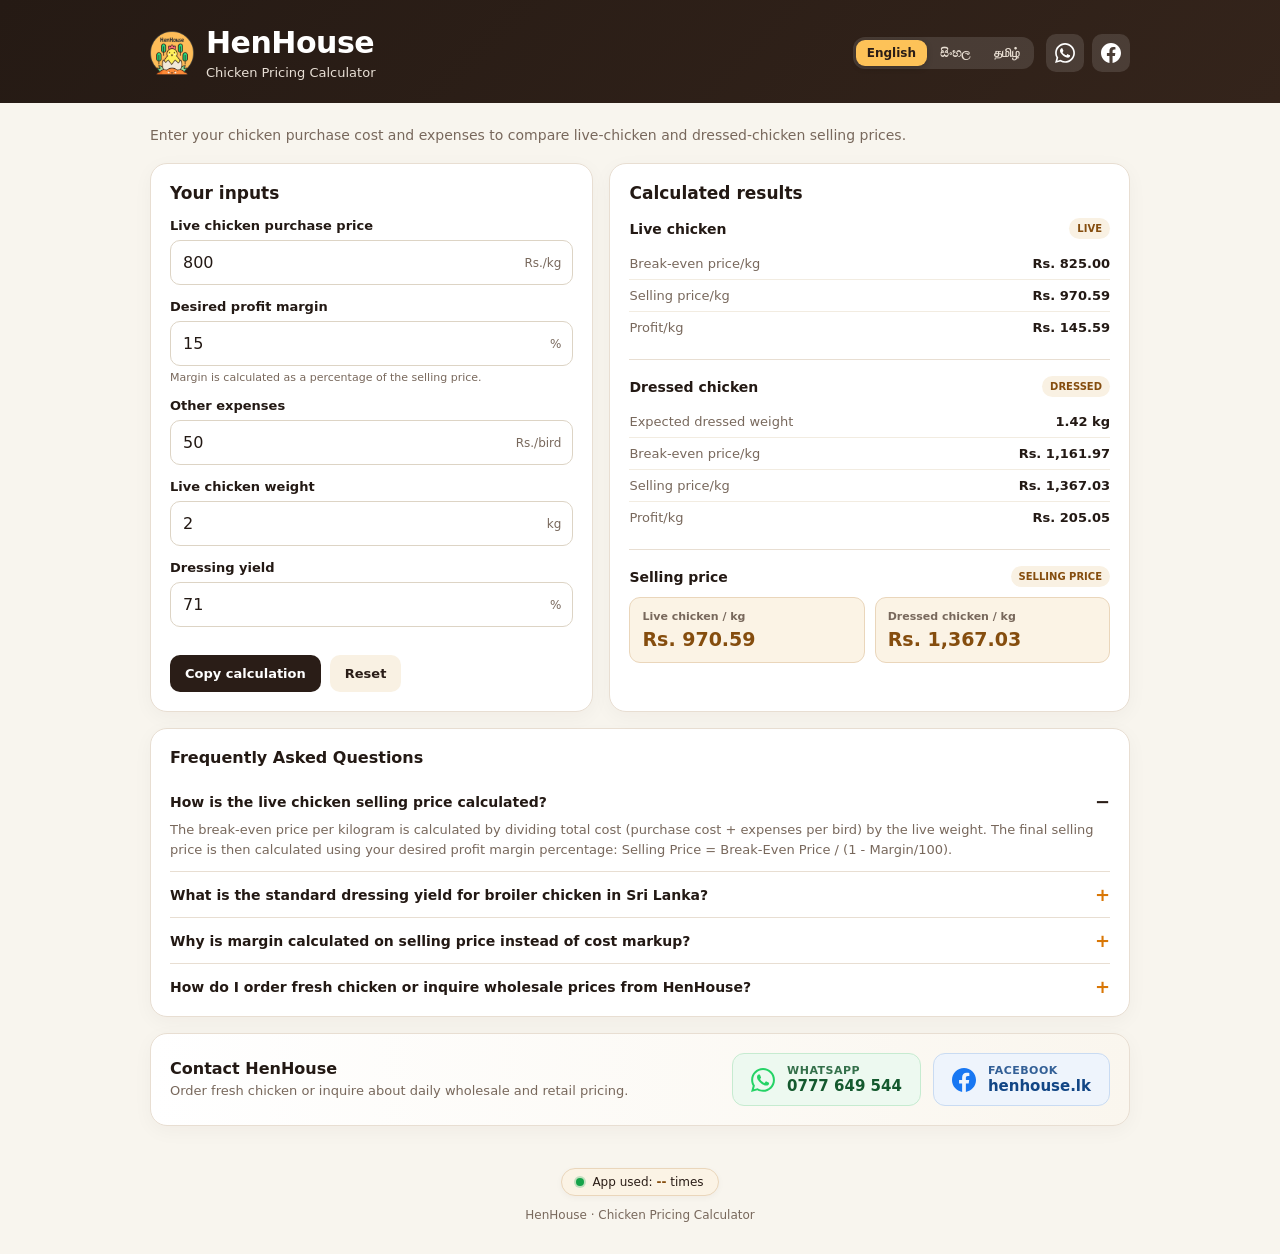
==== commit c93b12d5: "feat: add global live usage counter powered by CounterAPI v2 with trilingual support and offline cac" ====
--- a/index.html
+++ b/index.html
@@ -56,7 +56,7 @@
     />
     <meta
       property="og:image"
-      content="https://ragulan28.github.io/henhouse-calculator/og-image.png"
+      content="https://ragulan28.github.io/henhouse-calculator/assets/images/og-image.png"
     />
     <meta property="og:image:width" content="1200" />
     <meta property="og:image:height" content="630" />
@@ -80,7 +80,7 @@
     />
     <meta
       name="twitter:image"
-      content="https://ragulan28.github.io/henhouse-calculator/og-image.png"
+      content="https://ragulan28.github.io/henhouse-calculator/assets/images/og-image.png"
     />
 
     <!-- Geographic targeting -->
@@ -100,7 +100,7 @@
             "applicationCategory": "BusinessApplication",
             "operatingSystem": "All",
             "url": "https://ragulan28.github.io/henhouse-calculator/",
-            "image": "https://ragulan28.github.io/henhouse-calculator/og-image.png",
+            "image": "https://ragulan28.github.io/henhouse-calculator/assets/images/og-image.png",
             "description": "Calculate and compare live vs. dressed chicken selling prices, break-even costs, and profit margins in Sri Lanka.",
             "inLanguage": ["en", "si", "ta"],
             "offers": {
@@ -120,7 +120,7 @@
           {
             "@type": "LocalBusiness",
             "name": "HenHouse",
-            "image": "https://ragulan28.github.io/henhouse-calculator/logo.png",
+            "image": "https://ragulan28.github.io/henhouse-calculator/assets/images/logo.png",
             "url": "https://ragulan28.github.io/henhouse-calculator/",
             "telephone": "+94777649544",
             "address": {
@@ -171,576 +171,10 @@
     </script>
     <link rel="manifest" href="./manifest.webmanifest" />
     <link rel="icon" href="./favicon.ico" sizes="any" />
-    <link rel="icon" href="./icon.svg" type="image/svg+xml" />
-    <link rel="apple-touch-icon" href="./apple-touch-icon.png" />
-    <style>
-      :root {
-        color-scheme: light;
-        --primary: #2a1d17;
-        --primary2: #d97706;
-        --gold: #fdc258;
-        --ink: #231914;
-        --muted: #78685c;
-        --line: #e8ded2;
-        --bg: #f8f5ee;
-        --card: #fff;
-        --soft: #f9f1e3;
-        --danger: #b3261e;
-        --green: var(--primary);
-        --green2: var(--primary2);
-        font-family:
-          Inter,
-          ui-sans-serif,
-          system-ui,
-          -apple-system,
-          BlinkMacSystemFont,
-          "Segoe UI",
-          Roboto,
-          "Noto Sans Sinhala",
-          "Noto Sans Tamil",
-          "Iskoola Pota",
-          "Nirmala UI",
-          sans-serif;
-      }
-      * {
-        box-sizing: border-box;
-      }
-      body {
-        margin: 0;
-        background: var(--bg);
-        color: var(--ink);
-      }
-      header {
-        background: linear-gradient(135deg, #251a14 0%, #34241b 100%);
-        color: white;
-        padding: 25px 18px 23px;
-      }
-      .header-inner,
-      main {
-        width: min(100% - 28px, 980px);
-        margin: 0 auto;
-      }
-      .header-inner {
-        display: flex;
-        justify-content: space-between;
-        align-items: center;
-        gap: 16px;
-        flex-wrap: wrap;
-      }
-      .brand {
-        display: flex;
-        align-items: center;
-        gap: 12px;
-      }
-      .brand-logo {
-        width: 44px;
-        height: 44px;
-        object-fit: contain;
-        display: block;
-        flex-shrink: 0;
-      }
-      .header-right {
-        display: flex;
-        align-items: center;
-        gap: 12px;
-        flex-wrap: wrap;
-      }
-      .lang-switch {
-        display: inline-flex;
-        background: rgba(255, 255, 255, 0.12);
-        border-radius: 12px;
-        padding: 3px;
-        gap: 2px;
-      }
-      .lang-btn {
-        background: transparent;
-        color: #e8ded2;
-        border: 0;
-        border-radius: 9px;
-        padding: 6px 11px;
-        font: inherit;
-        font-size: 12px;
-        font-weight: 650;
-        cursor: pointer;
-        transition:
-          background 0.15s ease,
-          color 0.15s ease;
-      }
-      .lang-btn:hover {
-        background: rgba(255, 255, 255, 0.22);
-        color: #fff;
-      }
-      .lang-btn.active {
-        background: var(--gold);
-        color: var(--primary);
-        font-weight: 750;
-        box-shadow: 0 2px 6px rgba(0, 0, 0, 0.2);
-      }
-      .lang-btn:focus-visible {
-        outline: 2px solid var(--gold);
-        outline-offset: 1px;
-      }
-      .header-social {
-        display: flex;
-        gap: 8px;
-        align-items: center;
-      }
-      .header-social-link {
-        display: inline-flex;
-        align-items: center;
-        justify-content: center;
-        width: 38px;
-        height: 38px;
-        border-radius: 10px;
-        background: rgba(255, 255, 255, 0.12);
-        color: #fff;
-        text-decoration: none;
-        transition:
-          background 0.15s ease,
-          transform 0.15s ease;
-      }
-      .header-social-link:hover {
-        background: rgba(255, 255, 255, 0.24);
-        transform: translateY(-1px);
-      }
-      .header-social-link:focus-visible {
-        outline: 3px solid var(--gold);
-        outline-offset: 2px;
-      }
-      .header-social-link svg {
-        width: 20px;
-        height: 20px;
-        fill: currentColor;
-      }
-      h1 {
-        margin: 0;
-        font-size: clamp(22px, 4vw, 30px);
-        letter-spacing: -0.5px;
-      }
-      .tagline {
-        margin: 5px 0 0;
-        color: #e8dfd5;
-        font-size: 13px;
-      }
-      main {
-        padding: 22px 0 42px;
-      }
-      .intro {
-        margin: 0 0 17px;
-        color: var(--muted);
-        font-size: 14px;
-        line-height: 1.5;
-      }
-      .layout {
-        display: grid;
-        grid-template-columns: minmax(0, 0.92fr) minmax(0, 1.08fr);
-        gap: 16px;
-        align-items: stretch;
-      }
-      .layout > .card {
-        display: flex;
-        flex-direction: column;
-        height: 100%;
-      }
-      .card {
-        background: var(--card);
-        border: 1px solid var(--line);
-        border-radius: 17px;
-        padding: 19px;
-        box-shadow: 0 5px 20px rgba(42, 29, 23, 0.04);
-      }
-      h2 {
-        font-size: 17px;
-        margin: 0 0 15px;
-      }
-      .field {
-        margin-bottom: 14px;
-      }
-      label {
-        display: block;
-        font-size: 13px;
-        font-weight: 650;
-        margin-bottom: 7px;
-      }
-      .input-wrap {
-        position: relative;
-      }
-      input {
-        width: 100%;
-        border: 1px solid #ddd4c5;
-        border-radius: 10px;
-        padding: 12px 48px 12px 12px;
-        font: inherit;
-        font-size: 16px;
-        color: var(--ink);
-        background: #fff;
-        outline: none;
-      }
-      input:focus {
-        border-color: var(--primary2);
-        box-shadow: 0 0 0 3px rgba(217, 119, 6, 0.16);
-      }
-      .unit {
-        position: absolute;
-        right: 12px;
-        top: 50%;
-        transform: translateY(-50%);
-        color: var(--muted);
-        font-size: 12px;
-        pointer-events: none;
-      }
-      .hint {
-        color: var(--muted);
-        font-size: 11px;
-        margin-top: 5px;
-      }
-      .actions {
-        display: flex;
-        gap: 9px;
-        flex-wrap: wrap;
-        margin-top: auto;
-        padding-top: 14px;
-      }
-      button {
-        border: 0;
-        border-radius: 10px;
-        padding: 11px 15px;
-        font: inherit;
-        font-size: 13px;
-        font-weight: 700;
-        cursor: pointer;
-      }
-      .primary {
-        color: #fff;
-        background: var(--primary);
-      }
-      .primary:hover {
-        background: #3c2a21;
-      }
-      .secondary {
-        color: var(--primary);
-        background: var(--soft);
-      }
-      .secondary:hover {
-        background: #f2e4cc;
-      }
-      button:focus-visible {
-        outline: 3px solid var(--gold);
-        outline-offset: 2px;
-      }
-      .error {
-        display: none;
-        color: var(--danger);
-        background: #fff1f1;
-        padding: 10px 12px;
-        border-radius: 9px;
-        font-size: 13px;
-        margin-top: 12px;
-      }
-      .result-group + .result-group {
-        border-top: 1px solid var(--line);
-        margin-top: 16px;
-        padding-top: 16px;
-      }
-      .result-title {
-        display: flex;
-        justify-content: space-between;
-        align-items: center;
-        gap: 10px;
-        margin-bottom: 9px;
-      }
-      .result-title h3 {
-        margin: 0;
-        font-size: 14px;
-      }
-      .pill {
-        font-size: 10px;
-        font-weight: 700;
-        color: #854d0e;
-        background: var(--soft);
-        border-radius: 30px;
-        padding: 5px 8px;
-      }
-      .metric {
-        display: flex;
-        justify-content: space-between;
-        gap: 15px;
-        padding: 8px 0;
-        border-bottom: 1px solid #f2ece1;
-        font-size: 13px;
-      }
-      .metric:last-child {
-        border-bottom: 0;
-      }
-      .metric span:first-child {
-        color: var(--muted);
-      }
-      .metric strong {
-        text-align: right;
-        font-variant-numeric: tabular-nums;
-      }
-      .highlight {
-        background: var(--soft);
-        margin: 6px -9px;
-        padding: 9px 9px;
-        border-radius: 9px;
-      }
-      .compare {
-        display: grid;
-        grid-template-columns: 1fr 1fr;
-        gap: 10px;
-        margin-top: 10px;
-      }
-      .compare-box {
-        background: #fbf3e5;
-        border: 1px solid #ead6bb;
-        border-radius: 11px;
-        padding: 12px;
-        margin: 0;
-        min-width: 0;
-        box-sizing: border-box;
-      }
-      .compare-box small {
-        display: block;
-        color: var(--muted);
-        font-size: 11px;
-        font-weight: 650;
-        margin-bottom: 5px;
-      }
-      .compare-box strong {
-        display: block;
-        font-size: clamp(16px, 2.5vw, 19px);
-        font-weight: 800;
-        color: #854d0e;
-        font-variant-numeric: tabular-nums;
-        white-space: nowrap;
-        overflow: hidden;
-        text-overflow: ellipsis;
-      }
-      .note {
-        color: var(--muted);
-        font-size: 11px;
-        line-height: 1.5;
-        margin: 14px 0 0;
-      }
-      footer {
-        text-align: center;
-        color: var(--muted);
-        font-size: 12px;
-        padding: 0 15px 32px;
-      }
-      .social-bar {
-        display: flex;
-        justify-content: center;
-        gap: 12px;
-        flex-wrap: wrap;
-        margin-bottom: 14px;
-      }
-      .social-btn {
-        display: inline-flex;
-        align-items: center;
-        gap: 8px;
-        padding: 9px 15px;
-        border-radius: 12px;
-        text-decoration: none;
-        font-size: 13px;
-        font-weight: 650;
-        border: 1px solid var(--line);
-        background: #fff;
-        color: var(--ink);
-        box-shadow: 0 3px 8px rgba(42, 29, 23, 0.03);
-        transition: all 0.15s ease;
-      }
-      .social-btn svg {
-        width: 18px;
-        height: 18px;
-        flex-shrink: 0;
-      }
-      .social-btn.whatsapp {
-        color: #186c3b;
-      }
-      .social-btn.whatsapp svg {
-        fill: #25d366;
-      }
-      .social-btn.facebook {
-        color: #18539e;
-      }
-      .social-btn.facebook svg {
-        fill: #1877f2;
-      }
-      .social-btn:hover {
-        border-color: var(--primary2);
-        transform: translateY(-1px);
-        box-shadow: 0 5px 12px rgba(42, 29, 23, 0.07);
-      }
-      .social-btn:focus-visible {
-        outline: 3px solid var(--gold);
-        outline-offset: 2px;
-      }
-      .faq-card {
-        margin-top: 16px;
-      }
-      .faq-card h2 {
-        margin: 0 0 12px;
-        font-size: 16px;
-      }
-      .faq-item {
-        border-bottom: 1px solid var(--line);
-        padding: 12px 0;
-      }
-      .faq-item:last-child {
-        border-bottom: 0;
-        padding-bottom: 0;
-      }
-      .faq-item summary {
-        font-size: 14px;
-        font-weight: 650;
-        cursor: pointer;
-        color: var(--ink);
-        display: flex;
-        justify-content: space-between;
-        align-items: center;
-        list-style: none;
-        user-select: none;
-      }
-      .faq-item summary::-webkit-details-marker {
-        display: none;
-      }
-      .faq-item summary::after {
-        content: "+";
-        font-size: 18px;
-        font-weight: 600;
-        color: var(--primary2);
-        margin-left: 10px;
-        transition: transform 0.2s ease;
-      }
-      .faq-item[open] summary::after {
-        content: "−";
-        color: var(--primary);
-      }
-      .faq-item p {
-        margin: 8px 0 0;
-        font-size: 13px;
-        color: var(--muted);
-        line-height: 1.5;
-      }
-      .contact-card {
-        margin-top: 16px;
-        display: flex;
-        justify-content: space-between;
-        align-items: center;
-        gap: 18px;
-        flex-wrap: wrap;
-        background: linear-gradient(to right, #fff, #faf6ee);
-      }
-      .contact-info h2 {
-        margin: 0 0 4px;
-        font-size: 16px;
-      }
-      .contact-info p {
-        margin: 0;
-        color: var(--muted);
-        font-size: 13px;
-        line-height: 1.4;
-      }
-      .contact-links {
-        display: flex;
-        gap: 12px;
-        flex-wrap: wrap;
-      }
-      .contact-btn {
-        display: inline-flex;
-        align-items: center;
-        gap: 12px;
-        padding: 10px 18px;
-        border-radius: 12px;
-        text-decoration: none;
-        border: 1px solid var(--line);
-        transition:
-          transform 0.15s ease,
-          box-shadow 0.15s ease,
-          border-color 0.15s ease;
-      }
-      .contact-btn svg {
-        width: 24px;
-        height: 24px;
-        flex-shrink: 0;
-      }
-      .contact-btn-text {
-        display: flex;
-        flex-direction: column;
-        text-align: left;
-      }
-      .contact-btn-sub {
-        font-size: 11px;
-        text-transform: uppercase;
-        letter-spacing: 0.5px;
-        font-weight: 700;
-        opacity: 0.85;
-      }
-      .contact-btn-main {
-        font-size: 15px;
-        font-weight: 750;
-      }
-      .contact-btn.whatsapp {
-        background: #edf9f0;
-        color: #14592e;
-        border-color: #c6ebd0;
-      }
-      .contact-btn.whatsapp svg {
-        fill: #25d366;
-      }
-      .contact-btn.facebook {
-        background: #eef4fc;
-        color: #124685;
-        border-color: #c9dbf2;
-      }
-      .contact-btn.facebook svg {
-        fill: #1877f2;
-      }
-      .contact-btn:hover {
-        transform: translateY(-2px);
-        box-shadow: 0 6px 16px rgba(20, 50, 30, 0.08);
-      }
-      .contact-btn.whatsapp:hover {
-        border-color: #25d366;
-      }
-      .contact-btn.facebook:hover {
-        border-color: #1877f2;
-      }
-      .contact-btn:focus-visible {
-        outline: 3px solid var(--gold);
-        outline-offset: 2px;
-      }
-      @media (max-width: 720px) {
-        .layout {
-          grid-template-columns: 1fr;
-        }
-        .layout > .card {
-          height: auto;
-        }
-        .card {
-          padding: 16px;
-        }
-        .actions {
-          margin-top: 18px;
-        }
-        .header-right {
-          width: 100%;
-          justify-content: space-between;
-        }
-      }
-      @media (max-width: 480px) {
-        .compare {
-          grid-template-columns: 1fr;
-          gap: 8px;
-        }
-        .lang-btn {
-          padding: 5px 8px;
-          font-size: 11px;
-        }
-      }
-    </style>
+    <link rel="icon" href="./assets/icons/icon.svg" type="image/svg+xml" />
+    <link rel="icon" href="./assets/icons/favicon.png" type="image/png" />
+    <link rel="apple-touch-icon" href="./assets/icons/apple-touch-icon.png" />
+    <link rel="stylesheet" href="./css/style.css" />
   </head>
   <body>
     <header>
@@ -748,13 +182,13 @@
         <div class="brand">
           <img
             class="brand-logo"
-            src="./logo.png"
+            src="./assets/images/logo.png"
             alt="HenHouse Logo"
             width="44"
             height="44"
             onerror="
               this.onerror = null;
-              this.src = './henhouse.png';
+              this.src = './assets/images/henhouse.png';
             "
           />
           <div>
@@ -1076,436 +510,20 @@
       </section>
     </main>
     <footer>
+      <div class="usage-container">
+        <div class="usage-badge" id="usageBadge" aria-live="polite">
+          <span class="usage-dot" aria-hidden="true"></span>
+          <span id="usageText"
+            ><span data-i18n="usageLabel">App used:</span>
+            <strong id="appUsesCount">--</strong>
+            <span data-i18n="usageSuffix">times</span></span
+          >
+        </div>
+      </div>
       <div data-i18n="footerText">HenHouse · Chicken Pricing Calculator</div>
     </footer>
 
-    <script>
-      (() => {
-        const ids = ["purchase", "margin", "expenses", "weight", "yield"];
-        const defaults = {
-          purchase: 800,
-          margin: 15,
-          expenses: 50,
-          weight: 2,
-          yield: 71,
-        };
-        const $ = (id) => document.getElementById(id);
-
-        const I18N = {
-          en: {
-            title: "HenHouse | Chicken Pricing Calculator",
-            tagline: "Chicken Pricing Calculator",
-            intro:
-              "Enter your chicken purchase cost and expenses to compare live-chicken and dressed-chicken selling prices.",
-            inputsHeading: "Your inputs",
-            purchaseLabel: "Live chicken purchase price",
-            purchaseUnit: "Rs./kg",
-            marginLabel: "Desired profit margin",
-            marginHint:
-              "Margin is calculated as a percentage of the selling price.",
-            expensesLabel: "Other expenses",
-            expensesUnit: "Rs./bird",
-            weightLabel: "Live chicken weight",
-            weightUnit: "kg",
-            yieldLabel: "Dressing yield",
-            copyBtn: "Copy calculation",
-            copiedText: "Copied!",
-            resetBtn: "Reset",
-            errorMsg:
-              "Please enter valid values. Margin must be below 100%, weight and yield must be above zero, and yield cannot exceed 100%.",
-            resultsHeading: "Calculated results",
-            liveTitle: "Live chicken",
-            livePill: "LIVE",
-            liveBELabel: "Break-even price/kg",
-            liveSPLabel: "Selling price/kg",
-            liveProfitLabel: "Profit/kg",
-            dressedTitle: "Dressed chicken",
-            dressedPill: "DRESSED",
-            dressedWeightLabel: "Expected dressed weight",
-            dressedBELabel: "Break-even price/kg",
-            dressedSPLabel: "Selling price/kg",
-            dressedProfitLabel: "Profit/kg",
-            spHeading: "Selling price",
-            spPill: "SELLING PRICE",
-            spLiveCard: "Live chicken / kg",
-            spDressedCard: "Dressed chicken / kg",
-            contactHeading: "Contact HenHouse",
-            contactDesc:
-              "Order fresh chicken or inquire about daily wholesale and retail pricing.",
-            faqHeading: "Frequently Asked Questions",
-            faq1Q: "How is the live chicken selling price calculated?",
-            faq1A:
-              "The break-even price per kilogram is calculated by dividing total cost (purchase cost + expenses per bird) by the live weight. The final selling price is then calculated using your desired profit margin percentage: Selling Price = Break-Even Price / (1 - Margin/100).",
-            faq2Q:
-              "What is the standard dressing yield for broiler chicken in Sri Lanka?",
-            faq2A:
-              "In Sri Lanka, standard commercial broiler dressing yield typically ranges from 68% to 74% (average 71%), depending on bird age, feed quality, and dressed preparation (skin-on, whole cleaned bird).",
-            faq3Q:
-              "Why is margin calculated on selling price instead of cost markup?",
-            faq3A:
-              "Commercial poultry traders and retail butcher shops use gross profit margin (Profit / Selling Price), ensuring your actual return percentage matches total sales revenue rather than just marking up initial purchase cost.",
-            faq4Q:
-              "How do I order fresh chicken or inquire wholesale prices from HenHouse?",
-            faq4A:
-              "You can reach HenHouse directly on WhatsApp at 0777 649 544 (+94 77 764 9544) or visit facebook.com/henhouse.lk for daily wholesale and retail pricing updates across Sri Lanka.",
-            footerText: "HenHouse · Chicken Pricing Calculator",
-            currencyPrefix: "Rs. ",
-            weightSuffix: " kg",
-            clipTitle: "HenHouse Chicken Pricing Calculator",
-            clipLivePurchase: "Live purchase price",
-            clipMargin: "Desired profit margin",
-            clipExpenses: "Other expenses",
-            clipLiveWeight: "Live chicken weight",
-            clipYield: "Dressing yield",
-            clipLiveSection: "LIVE CHICKEN",
-            clipDressedSection: "DRESSED CHICKEN",
-            clipLiveBE: "Break-even price/kg",
-            clipLiveSP: "Selling price/kg",
-            clipLiveProfit: "Profit/kg",
-            clipDressedWeight: "Expected dressed weight",
-            clipDressedBE: "Break-even price/kg",
-            clipDressedSP: "Selling price/kg",
-            clipDressedProfit: "Profit/kg",
-            clipPerKg: "/kg",
-            clipPerBird: "/bird",
-          },
-          si: {
-            title: "HenHouse | කුකුල් මස් මිල ගණනය",
-            tagline: "කුකුල් මස් මිල ගණනය කිරීම",
-            intro:
-              "සජීවී සහ පිරිසිදු කළ කුකුල් මස්වල විකුණුම් මිල සහ ලාභය සංසන්දනය කිරීම සඳහා ඔබේ වියදම් ඇතුළත් කරන්න.",
-            inputsHeading: "ඔබේ දත්ත",
-            purchaseLabel: "සජීවී කුකුළන් මිලදී ගැනීමේ මිල",
-            purchaseUnit: "රු./කි.ග්‍රෑ.",
-            marginLabel: "බලාපොරොත්තු වන ලාභ ප්‍රතිශතය",
-            marginHint:
-              "ලාභ ප්‍රතිශතය ගණනය කරනු ලබන්නේ විකුණුම් මිල පදනම් කරගෙනය.",
-            expensesLabel: "වෙනත් වියදම්",
-            expensesUnit: "රු./කුකුලෙකුට",
-            weightLabel: "සජීවී කුකුළාගේ බර",
-            weightUnit: "කි.ග්‍රෑ.",
-            yieldLabel: "මස් අස්වැන්න (Dressing Yield)",
-            copyBtn: "ගණනය පිටපත් කරන්න",
-            copiedText: "පිටපත් කෙරිණි!",
-            resetBtn: "යළි සකසන්න",
-            errorMsg:
-              "කරුණාකර නිවැරදි අගයන් ඇතුළත් කරන්න. ලාභ ප්‍රතිශතය 100%ට අඩු විය යුතු අතර, බර සහ අස්වැන්න 0ට වැඩි විය යුතුය.",
-            resultsHeading: "ගණනය කළ ප්‍රතිඵල",
-            liveTitle: "සජීවී කුකුල් මස්",
-            livePill: "සජීවී",
-            liveBELabel: "පාඩු නොවන මිල / කි.ග්‍රෑ.",
-            liveSPLabel: "විකුණුම් මිල / කි.ග්‍රෑ.",
-            liveProfitLabel: "ලාභය / කි.ග්‍රෑ.",
-            dressedTitle: "පිරිසිදු කළ කුකුල් මස්",
-            dressedPill: "පිරිසිදු කළ",
-            dressedWeightLabel: "ලැබෙන පිරිසිදු මස් බර",
-            dressedBELabel: "පාඩු නොවන මිල / කි.ග්‍රෑ.",
-            dressedSPLabel: "විකුණුම් මිල / කි.ග්‍රෑ.",
-            dressedProfitLabel: "ලාභය / කි.ග්‍රෑ.",
-            spHeading: "විකුණුම් මිල",
-            spPill: "විකුණුම් මිල",
-            spLiveCard: "සජීවී කුකුල් මස් / කි.ග්‍රෑ.",
-            spDressedCard: "පිරිසිදු කළ මස් / කි.ග්‍රෑ.",
-            contactHeading: "HenHouse අමතන්න",
-            contactDesc:
-              "නැවුම් කුකුල් මස් ඇණවුම් කිරීමට සහ දෛනික තොග/සිල්ලර මිල ගණන් දැනගැනීමට අමතන්න.",
-            faqHeading: "නිතර අසන ප්‍රශ්න (FAQ)",
-            faq1Q: "සජීවී කුකුල් මස් විකුණුම් මිල ගණනය කරන්නේ කෙසේද?",
-            faq1A:
-              "සමස්ත පිරිවැය (මිලදී ගැනීමේ පිරිවැය + එක් කුකුලෙකුට වියදම) සජීවී බරින් බෙදා පාඩු නොවන මිල (Break-Even) සොයා ගනී. ඉන්පසු ඔබ අපේක්ෂා කරන ලාභ ප්‍රතිශතය මත විකුණුම් මිල ගණනය කෙරේ: විකුණුම් මිල = පාඩු නොවන මිල / (1 - ලාභ ප්‍රතිශතය/100).",
-            faq2Q:
-              "ශ්‍රී ලංකාවේ බ්‍රොයිලර් කුකුළන්ගේ සාමාන්‍ය මස් අස්වැන්න (Dressing Yield) කොපමණද?",
-            faq2A:
-              "ශ්‍රී ලංකාවේ බ්‍රොයිලර් කුකුළන් සඳහා සාමාන්‍ය මස් අස්වැන්න 68% සිට 74% දක්වා (සාමාන්‍යයෙන් 71%) වේ. මෙය කුකුළාගේ වයස, ආහාර සහ මස් කිරීමේ ක්‍රමය අනුව වෙනස් විය හැක.",
-            faq3Q: "ලාභ ප්‍රතිශතය විකුණුම් මිල මත ගණනය කරන්නේ ඇයි?",
-            faq3A:
-              "වාණිජ කුකුල් මස් වෙළඳපොළේ සැබෑ ලාභය ලැබෙන්නේ මුළු ආදායමෙන් (විකුණුම් මිලෙන්) ප්‍රතිශතයක් ලෙස ගණනය කිරීමෙනි (Gross Margin).",
-            faq4Q: "HenHouse වෙතින් නැවුම් කුකුල් මස් ඇණවුම් කරන්නේ කෙසේද?",
-            faq4A:
-              "ඔබට 0777 649 544 WhatsApp ඔස්සේ හෝ facebook.com/henhouse.lk පිටුව හරහා දෛනික තොග සහ සිල්ලර මිල ගණන් දැනගෙන ඇණවුම් කළ හැක.",
-            footerText: "HenHouse · කුකුල් මස් මිල ගණනය කිරීම",
-            currencyPrefix: "රු. ",
-            weightSuffix: " කි.ග්‍රෑ.",
-            clipTitle: "HenHouse කුකුල් මස් මිල ගණනය කිරීම",
-            clipLivePurchase: "සජීවී කුකුළන් මිලදී ගැනීමේ මිල",
-            clipMargin: "බලාපොරොත්තු වන ලාභ ප්‍රතිශතය",
-            clipExpenses: "වෙනත් වියදම්",
-            clipLiveWeight: "සජීවී කුකුළාගේ බර",
-            clipYield: "මස් අස්වැන්න",
-            clipLiveSection: "සජීවී කුකුල් මස් (LIVE CHICKEN)",
-            clipDressedSection: "පිරිසිදු කළ කුකුල් මස් (DRESSED CHICKEN)",
-            clipLiveBE: "පාඩු නොවන මිල / කි.ග්‍රෑ.",
-            clipLiveSP: "විකුණුම් මිල / කි.ග්‍රෑ.",
-            clipLiveProfit: "ලාභය / කි.ග්‍රෑ.",
-            clipDressedWeight: "ලැබෙන පිරිසිදු මස් බර",
-            clipDressedBE: "පාඩු නොවන මිල / කි.ග්‍රෑ.",
-            clipDressedSP: "විකුණුම් මිල / කි.ග්‍රෑ.",
-            clipDressedProfit: "ලාභය / කි.ග්‍රෑ.",
-            clipPerKg: "/කි.ග්‍රෑ.",
-            clipPerBird: "/කුකුලෙකුට",
-          },
-          ta: {
-            title: "HenHouse | கோழி விலை கணிப்பான்",
-            tagline: "கோழி இறைச்சி விலை கணிப்பான்",
-            intro:
-              "உயிருள்ள மற்றும் சுத்தம் செய்த கோழியின் விற்பனை விலை, லாபத்தை கணக்கிட உங்கள் செலவு விபரங்களை உள்ளிடவும்.",
-            inputsHeading: "உங்கள் உள்ளீடுகள்",
-            purchaseLabel: "உயிருள்ள கோழி கொள்முதல் விலை",
-            purchaseUnit: "ரூ./கிலோ",
-            marginLabel: "எதிர்பார்க்கும் இலாப விகிதம்",
-            marginHint:
-              "இலாப விகிதம் விற்பனை விலையின் சதவீதமாக கணக்கிடப்படுகிறது.",
-            expensesLabel: "ஏனைய செலவுகள்",
-            expensesUnit: "ரூ./கோழி ஒன்றுக்கு",
-            weightLabel: "உயிருள்ள கோழியின் எடை",
-            weightUnit: "கிலோ",
-            yieldLabel: "இறைச்சி விகிதம் (Dressing Yield)",
-            copyBtn: "கணக்கீட்டை நகலெடு",
-            copiedText: "நகலெடுக்கப்பட்டது!",
-            resetBtn: "மீட்டமை",
-            errorMsg:
-              "தயவுசெய்து சரியான எண்களை உள்ளிடவும். லாப விகிதம் 100% ஐ விட குறைவாகவும், எடை மற்றும் இறைச்சி விகிதம் 0 ஐ விட அதிகமாகவும் இருக்க வேண்டும்.",
-            resultsHeading: "கணக்கிடப்பட்ட முடிவுகள்",
-            liveTitle: "உயிருள்ள கோழி",
-            livePill: "உயிருள்ள",
-            liveBELabel: "சமநிலை விலை / கிலோ",
-            liveSPLabel: "விற்பனை விலை / கிலோ",
-            liveProfitLabel: "இலாபம் / கிலோ",
-            dressedTitle: "சுத்தம் செய்த கோழி",
-            dressedPill: "சுத்தம் செய்த",
-            dressedWeightLabel: "கிடைக்கும் இறைச்சி எடை",
-            dressedBELabel: "சமநிலை விலை / கிலோ",
-            dressedSPLabel: "விற்பனை விலை / கிலோ",
-            dressedProfitLabel: "இலாபம் / கிலோ",
-            spHeading: "விற்பனை விலை",
-            spPill: "விற்பனை விலை",
-            spLiveCard: "உயிருள்ள கோழி / கிலோ",
-            spDressedCard: "சுத்தம் செய்த கோழி / கிலோ",
-            contactHeading: "HenHouse உடன் தொடர்பு கொள்ள",
-            contactDesc:
-              "புதிய கோழி இறைச்சி ஆர்டர்கள் மற்றும் தினசரி மொத்த, சில்லறை விலை விபரங்களுக்கு தொடர்பு கொள்ளவும்.",
-            faqHeading: "அடிக்கடி கேட்கப்படும் கேள்விகள் (FAQ)",
-            faq1Q: "உயிருள்ள கோழியின் விற்பனை விலை எவ்வாறு கணக்கிடப்படுகிறது?",
-            faq1A:
-              "மொத்த அடக்கச் செலவை (கொள்முதல் விலை + கோழி ஒன்றுக்கான ஏனைய செலவுகள்) உயிருள்ள எடையால் வகுத்து சமநிலை விலை பெறப்படும். பின்னர் எதிர்பார்க்கும் லாப விகிதத்தின்படி விற்பனை விலை = சமநிலை விலை / (1 - லாப விகிதம்/100) என கணக்கிடப்படுகிறது.",
-            faq2Q:
-              "இலங்கையில் பிராய்லர் கோழியின் சராசரி இறைச்சி விகிதம் (Dressing Yield) எவ்வளவு?",
-            faq2A:
-              "இலங்கையில் வணிக ரீதியான பிராய்லர் கோழிகளில் இறைச்சி விகிதம் பொதுவாக 68% முதல் 74% வரை (சராசரியாக 71%) இருக்கும்.",
-            faq3Q: "லாப விகிதம் விற்பனை விலையின் அடிப்படையில் கணக்கிடப்படுவது ஏன்?",
-            faq3A:
-              "வணிக ரீதியான கோழி இறைச்சி வர்த்தகத்தில் மொத்த விற்பனை வருமானத்தில் இருந்து உண்மையான லாபத்தை உறுதிசெய்ய Gross Margin முறை பயன்படுத்தப்படுகிறது.",
-            faq4Q: "HenHouse மூலம் புதிய கோழி இறைச்சியை எவ்வாறு ஆர்டர் செய்வது?",
-            faq4A:
-              "நீங்கள் 0777 649 544 என்ற WhatsApp இலக்கம் மூலமாகவோ அல்லது facebook.com/henhouse.lk பேஸ்புக் பக்கம் மூலமாகவோ தினசரி மொத்த மற்றும் சில்லறை விலைகளை அறிந்து ஆர்டர் செய்யலாம்.",
-            footerText: "HenHouse · கோழி இறைச்சி விலை கணிப்பான்",
-            currencyPrefix: "ரூ. ",
-            weightSuffix: " கிலோ",
-            clipTitle: "HenHouse கோழி இறைச்சி விலை கணிப்பான்",
-            clipLivePurchase: "உயிருள்ள கோழி கொள்முதல் விலை",
-            clipMargin: "எதிர்பார்க்கும் இலாப விகிதம்",
-            clipExpenses: "ஏனைய செலவுகள்",
-            clipLiveWeight: "உயிருள்ள கோழியின் எடை",
-            clipYield: "இறைச்சி விகிதம்",
-            clipLiveSection: "உயிருள்ள கோழி (LIVE CHICKEN)",
-            clipDressedSection: "சுத்தம் செய்த கோழி (DRESSED CHICKEN)",
-            clipLiveBE: "சமநிலை விலை / கிலோ",
-            clipLiveSP: "விற்பனை விலை / கிலோ",
-            clipLiveProfit: "இலாபம் / கிலோ",
-            clipDressedWeight: "கிடைக்கும் இறைச்சி எடை",
-            clipDressedBE: "சமநிலை விலை / கிலோ",
-            clipDressedSP: "விற்பனை விலை / கிலோ",
-            clipDressedProfit: "இலாபம் / கிலோ",
-            clipPerKg: "/கிலோ",
-            clipPerBird: "/கோழி ஒன்றுக்கு",
-          },
-        };
-
-        let currentLang = "en";
-        try {
-          const saved = localStorage.getItem("henhouse_lang");
-          if (saved && I18N[saved]) {
-            currentLang = saved;
-          } else if (navigator.language) {
-            const code = navigator.language.slice(0, 2).toLowerCase();
-            if (code === "si") currentLang = "si";
-            else if (code === "ta") currentLang = "ta";
-          }
-        } catch {}
-
-        const money = (value) =>
-          (I18N[currentLang]?.currencyPrefix || "Rs. ") +
-          value.toLocaleString("en-LK", {
-            minimumFractionDigits: 2,
-            maximumFractionDigits: 2,
-          });
-
-        let current = null;
-
-        function setLanguage(lang) {
-          if (!I18N[lang]) lang = "en";
-          currentLang = lang;
-          document.documentElement.lang = lang;
-          document.title = I18N[lang].title;
-          try {
-            localStorage.setItem("henhouse_lang", lang);
-          } catch {}
-
-          document.querySelectorAll("[data-i18n]").forEach((el) => {
-            const key = el.getAttribute("data-i18n");
-            if (I18N[lang][key] !== undefined) {
-              el.textContent = I18N[lang][key];
-            }
-          });
-
-          document.querySelectorAll(".lang-btn").forEach((btn) => {
-            const isActive = btn.getAttribute("data-lang") === lang;
-            btn.classList.toggle("active", isActive);
-            btn.setAttribute("aria-pressed", isActive ? "true" : "false");
-          });
-
-          calculate();
-        }
-
-        function calculate() {
-          const v = Object.fromEntries(
-            ids.map((id) => [id, Number($(id).value)]),
-          );
-          const error = $("error");
-          const invalid =
-            ids.some(
-              (id) => $(id).value.trim() === "" || !Number.isFinite(v[id]),
-            ) ||
-            v.purchase < 0 ||
-            v.margin < 0 ||
-            v.margin >= 100 ||
-            v.expenses < 0 ||
-            v.weight <= 0 ||
-            v.yield <= 0 ||
-            v.yield > 100;
-          if (invalid) {
-            error.textContent =
-              I18N[currentLang]?.errorMsg ||
-              "Please enter valid values. Margin must be below 100%, weight and yield must be above zero, and yield cannot exceed 100%.";
-            error.style.display = "block";
-            $("copy").disabled = true;
-            $("copy").style.opacity = ".55";
-            current = null;
-            return;
-          }
-          error.style.display = "none";
-          $("copy").disabled = false;
-          $("copy").style.opacity = "1";
-
-          const cost = v.purchase * v.weight + v.expenses;
-          const dressedWeight = (v.weight * v.yield) / 100;
-          const liveBE = cost / v.weight;
-          const dressedBE = cost / dressedWeight;
-          const factor = 1 - v.margin / 100;
-          const liveSP = liveBE / factor;
-          const dressedSP = dressedBE / factor;
-          const liveProfit = liveSP - liveBE;
-          const dressedProfit = dressedSP - dressedBE;
-          const difference = dressedSP - liveSP;
-
-          const result = {
-            ...v,
-            cost,
-            dressedWeight,
-            liveBE,
-            dressedBE,
-            liveSP,
-            dressedSP,
-            liveProfit,
-            dressedProfit,
-            difference,
-          };
-          current = result;
-          $("liveBE").textContent = money(liveBE);
-          $("liveSP").textContent = money(liveSP);
-          $("liveProfit").textContent = money(liveProfit);
-          $("dressedWeight").textContent =
-            dressedWeight.toFixed(2) +
-            (I18N[currentLang]?.weightSuffix || " kg");
-          $("dressedBE").textContent = money(dressedBE);
-          $("dressedSP").textContent = money(dressedSP);
-          $("dressedProfit").textContent = money(dressedProfit);
-          $("compareLive").textContent = money(liveSP);
-          $("compareDressed").textContent = money(dressedSP);
-          if ($("difference")) $("difference").textContent = money(difference);
-        }
-
-        ids.forEach((id) => $(id).addEventListener("input", calculate));
-        $("reset").addEventListener("click", () => {
-          ids.forEach((id) => ($(id).value = defaults[id]));
-          calculate();
-        });
-
-        document.querySelectorAll(".lang-btn").forEach((btn) => {
-          btn.addEventListener("click", () => {
-            const lang = btn.getAttribute("data-lang");
-            if (lang && lang !== currentLang) {
-              setLanguage(lang);
-            }
-          });
-        });
-
-        $("copy").addEventListener("click", async () => {
-          if (!current) return;
-          const r = current;
-          const t = I18N[currentLang] || I18N.en;
-          const text = [
-            t.clipTitle,
-            `${t.clipLivePurchase}: ${money(r.purchase)}${t.clipPerKg}`,
-            `${t.clipMargin}: ${r.margin}%`,
-            `${t.clipExpenses}: ${money(r.expenses)}${t.clipPerBird}`,
-            `${t.clipLiveWeight}: ${r.weight}${t.weightSuffix}`,
-            `${t.clipYield}: ${r.yield}%`,
-            "",
-            t.clipLiveSection,
-            `${t.clipLiveBE}: ${money(r.liveBE)}`,
-            `${t.clipLiveSP}: ${money(r.liveSP)}`,
-            `${t.clipLiveProfit}: ${money(r.liveProfit)}`,
-            "",
-            t.clipDressedSection,
-            `${t.clipDressedWeight}: ${r.dressedWeight.toFixed(2)}${t.weightSuffix}`,
-            `${t.clipDressedBE}: ${money(r.dressedBE)}`,
-            `${t.clipDressedSP}: ${money(r.dressedSP)}`,
-            `${t.clipDressedProfit}: ${money(r.dressedProfit)}`,
-          ].join("\n");
-          const btn = $("copy");
-          const prevLabel = t.copyBtn;
-          try {
-            await navigator.clipboard.writeText(text);
-            btn.textContent = t.copiedText;
-            setTimeout(() => {
-              if (btn.textContent === t.copiedText) btn.textContent = prevLabel;
-            }, 1800);
-          } catch {
-            const area = document.createElement("textarea");
-            area.value = text;
-            document.body.appendChild(area);
-            area.select();
-            document.execCommand("copy");
-            area.remove();
-            btn.textContent = t.copiedText;
-            setTimeout(() => {
-              if (btn.textContent === t.copiedText) btn.textContent = prevLabel;
-            }, 1800);
-          }
-        });
-
-        setLanguage(currentLang);
-
-        if (
-          "serviceWorker" in navigator &&
-          location.protocol.startsWith("http")
-        ) {
-          window.addEventListener("load", () =>
-            navigator.serviceWorker.register("./sw.js").catch(() => {}),
-          );
-        }
-      })();
-    </script>
+    <script src="./js/i18n.js"></script>
+    <script src="./js/app.js"></script>
   </body>
 </html>
--- a/css/style.css
+++ b/css/style.css
@@ -0,0 +1,707 @@
+:root {
+  color-scheme: light;
+  --primary: #2a1d17;
+  --primary2: #d97706;
+  --gold: #fdc258;
+  --ink: #231914;
+  --muted: #78685c;
+  --line: #e8ded2;
+  --bg: #f8f5ee;
+  --card: #fff;
+  --soft: #f9f1e3;
+  --danger: #b3261e;
+  --green: var(--primary);
+  --green2: var(--primary2);
+  font-family:
+    Inter,
+    ui-sans-serif,
+    system-ui,
+    -apple-system,
+    BlinkMacSystemFont,
+    "Segoe UI",
+    Roboto,
+    "Noto Sans Sinhala",
+    "Noto Sans Tamil",
+    "Iskoola Pota",
+    "Nirmala UI",
+    sans-serif;
+}
+
+* {
+  box-sizing: border-box;
+}
+
+body {
+  margin: 0;
+  background: var(--bg);
+  color: var(--ink);
+}
+
+header {
+  background: linear-gradient(135deg, #251a14 0%, #34241b 100%);
+  color: white;
+  padding: 25px 18px 23px;
+}
+
+.header-inner,
+main {
+  width: min(100% - 28px, 980px);
+  margin: 0 auto;
+}
+
+.header-inner {
+  display: flex;
+  justify-content: space-between;
+  align-items: center;
+  gap: 16px;
+  flex-wrap: wrap;
+}
+
+.brand {
+  display: flex;
+  align-items: center;
+  gap: 12px;
+}
+
+.brand-logo {
+  width: 44px;
+  height: 44px;
+  object-fit: contain;
+  display: block;
+  flex-shrink: 0;
+}
+
+.header-right {
+  display: flex;
+  align-items: center;
+  gap: 12px;
+  flex-wrap: wrap;
+}
+
+.lang-switch {
+  display: inline-flex;
+  background: rgba(255, 255, 255, 0.12);
+  border-radius: 12px;
+  padding: 3px;
+  gap: 2px;
+}
+
+.lang-btn {
+  background: transparent;
+  color: #e8ded2;
+  border: 0;
+  border-radius: 9px;
+  padding: 6px 11px;
+  font: inherit;
+  font-size: 12px;
+  font-weight: 650;
+  cursor: pointer;
+  transition:
+    background 0.15s ease,
+    color 0.15s ease;
+}
+
+.lang-btn:hover {
+  background: rgba(255, 255, 255, 0.22);
+  color: #fff;
+}
+
+.lang-btn.active {
+  background: var(--gold);
+  color: var(--primary);
+  font-weight: 750;
+  box-shadow: 0 2px 6px rgba(0, 0, 0, 0.2);
+}
+
+.lang-btn:focus-visible {
+  outline: 2px solid var(--gold);
+  outline-offset: 1px;
+}
+
+.header-social {
+  display: flex;
+  gap: 8px;
+  align-items: center;
+}
+
+.header-social-link {
+  display: inline-flex;
+  align-items: center;
+  justify-content: center;
+  width: 38px;
+  height: 38px;
+  border-radius: 10px;
+  background: rgba(255, 255, 255, 0.12);
+  color: #fff;
+  text-decoration: none;
+  transition:
+    background 0.15s ease,
+    transform 0.15s ease;
+}
+
+.header-social-link:hover {
+  background: rgba(255, 255, 255, 0.24);
+  transform: translateY(-1px);
+}
+
+.header-social-link:focus-visible {
+  outline: 3px solid var(--gold);
+  outline-offset: 2px;
+}
+
+.header-social-link svg {
+  width: 20px;
+  height: 20px;
+  fill: currentColor;
+}
+
+h1 {
+  margin: 0;
+  font-size: clamp(22px, 4vw, 30px);
+  letter-spacing: -0.5px;
+}
+
+.tagline {
+  margin: 5px 0 0;
+  color: #e8dfd5;
+  font-size: 13px;
+}
+
+main {
+  padding: 22px 0 42px;
+}
+
+.intro {
+  margin: 0 0 17px;
+  color: var(--muted);
+  font-size: 14px;
+  line-height: 1.5;
+}
+
+.layout {
+  display: grid;
+  grid-template-columns: minmax(0, 0.92fr) minmax(0, 1.08fr);
+  gap: 16px;
+  align-items: stretch;
+}
+
+.layout > .card {
+  display: flex;
+  flex-direction: column;
+  height: 100%;
+}
+
+.card {
+  background: var(--card);
+  border: 1px solid var(--line);
+  border-radius: 17px;
+  padding: 19px;
+  box-shadow: 0 5px 20px rgba(42, 29, 23, 0.04);
+}
+
+h2 {
+  font-size: 17px;
+  margin: 0 0 15px;
+}
+
+.field {
+  margin-bottom: 14px;
+}
+
+label {
+  display: block;
+  font-size: 13px;
+  font-weight: 650;
+  margin-bottom: 7px;
+}
+
+.input-wrap {
+  position: relative;
+}
+
+input {
+  width: 100%;
+  border: 1px solid #ddd4c5;
+  border-radius: 10px;
+  padding: 12px 48px 12px 12px;
+  font: inherit;
+  font-size: 16px;
+  color: var(--ink);
+  background: #fff;
+  outline: none;
+}
+
+input:focus {
+  border-color: var(--primary2);
+  box-shadow: 0 0 0 3px rgba(217, 119, 6, 0.16);
+}
+
+.unit {
+  position: absolute;
+  right: 12px;
+  top: 50%;
+  transform: translateY(-50%);
+  color: var(--muted);
+  font-size: 12px;
+  pointer-events: none;
+}
+
+.hint {
+  color: var(--muted);
+  font-size: 11px;
+  margin-top: 5px;
+}
+
+.actions {
+  display: flex;
+  gap: 9px;
+  flex-wrap: wrap;
+  margin-top: auto;
+  padding-top: 14px;
+}
+
+button {
+  border: 0;
+  border-radius: 10px;
+  padding: 11px 15px;
+  font: inherit;
+  font-size: 13px;
+  font-weight: 700;
+  cursor: pointer;
+}
+
+.primary {
+  color: #fff;
+  background: var(--primary);
+}
+
+.primary:hover {
+  background: #3c2a21;
+}
+
+.secondary {
+  color: var(--primary);
+  background: var(--soft);
+}
+
+.secondary:hover {
+  background: #f2e4cc;
+}
+
+button:focus-visible {
+  outline: 3px solid var(--gold);
+  outline-offset: 2px;
+}
+
+.error {
+  display: none;
+  color: var(--danger);
+  background: #fff1f1;
+  padding: 10px 12px;
+  border-radius: 9px;
+  font-size: 13px;
+  margin-top: 12px;
+}
+
+.result-group + .result-group {
+  border-top: 1px solid var(--line);
+  margin-top: 16px;
+  padding-top: 16px;
+}
+
+.result-title {
+  display: flex;
+  justify-content: space-between;
+  align-items: center;
+  gap: 10px;
+  margin-bottom: 9px;
+}
+
+.result-title h3 {
+  margin: 0;
+  font-size: 14px;
+}
+
+.pill {
+  font-size: 10px;
+  font-weight: 700;
+  color: #854d0e;
+  background: var(--soft);
+  border-radius: 30px;
+  padding: 5px 8px;
+}
+
+.metric {
+  display: flex;
+  justify-content: space-between;
+  gap: 15px;
+  padding: 8px 0;
+  border-bottom: 1px solid #f2ece1;
+  font-size: 13px;
+}
+
+.metric:last-child {
+  border-bottom: 0;
+}
+
+.metric span:first-child {
+  color: var(--muted);
+}
+
+.metric strong {
+  text-align: right;
+  font-variant-numeric: tabular-nums;
+}
+
+.highlight {
+  background: var(--soft);
+  margin: 6px -9px;
+  padding: 9px 9px;
+  border-radius: 9px;
+}
+
+.compare {
+  display: grid;
+  grid-template-columns: 1fr 1fr;
+  gap: 10px;
+  margin-top: 10px;
+}
+
+.compare-box {
+  background: #fbf3e5;
+  border: 1px solid #ead6bb;
+  border-radius: 11px;
+  padding: 12px;
+  margin: 0;
+  min-width: 0;
+  box-sizing: border-box;
+}
+
+.compare-box small {
+  display: block;
+  color: var(--muted);
+  font-size: 11px;
+  font-weight: 650;
+  margin-bottom: 5px;
+}
+
+.compare-box strong {
+  display: block;
+  font-size: clamp(16px, 2.5vw, 19px);
+  font-weight: 800;
+  color: #854d0e;
+  font-variant-numeric: tabular-nums;
+  white-space: nowrap;
+  overflow: hidden;
+  text-overflow: ellipsis;
+}
+
+.note {
+  color: var(--muted);
+  font-size: 11px;
+  line-height: 1.5;
+  margin: 14px 0 0;
+}
+
+/* Usage Tracker Badge */
+.usage-container {
+  display: flex;
+  justify-content: center;
+  margin-bottom: 12px;
+}
+
+.usage-badge {
+  display: inline-flex;
+  align-items: center;
+  gap: 8px;
+  background: #fbf3e5;
+  border: 1px solid #ead6bb;
+  border-radius: 20px;
+  padding: 6px 14px;
+  font-size: 12px;
+  color: var(--primary);
+  box-shadow: 0 2px 6px rgba(42, 29, 23, 0.04);
+}
+
+.usage-badge strong {
+  color: #854d0e;
+  font-weight: 800;
+  font-variant-numeric: tabular-nums;
+}
+
+.usage-dot {
+  width: 8px;
+  height: 8px;
+  border-radius: 50%;
+  background: #16a34a;
+  box-shadow: 0 0 0 2px rgba(22, 163, 74, 0.25);
+  animation: pulseDot 2s infinite ease-in-out;
+}
+
+@keyframes pulseDot {
+  0%,
+  100% {
+    transform: scale(1);
+    opacity: 1;
+  }
+  50% {
+    transform: scale(1.25);
+    opacity: 0.7;
+  }
+}
+
+footer {
+  text-align: center;
+  color: var(--muted);
+  font-size: 12px;
+  padding: 0 15px 32px;
+}
+
+.social-bar {
+  display: flex;
+  justify-content: center;
+  gap: 12px;
+  flex-wrap: wrap;
+  margin-bottom: 14px;
+}
+
+.social-btn {
+  display: inline-flex;
+  align-items: center;
+  gap: 8px;
+  padding: 9px 15px;
+  border-radius: 12px;
+  text-decoration: none;
+  font-size: 13px;
+  font-weight: 650;
+  border: 1px solid var(--line);
+  background: #fff;
+  color: var(--ink);
+  box-shadow: 0 3px 8px rgba(42, 29, 23, 0.03);
+  transition: all 0.15s ease;
+}
+
+.social-btn svg {
+  width: 18px;
+  height: 18px;
+  flex-shrink: 0;
+}
+
+.social-btn.whatsapp {
+  color: #186c3b;
+}
+
+.social-btn.whatsapp svg {
+  fill: #25d366;
+}
+
+.social-btn.facebook {
+  color: #18539e;
+}
+
+.social-btn.facebook svg {
+  fill: #1877f2;
+}
+
+.social-btn:hover {
+  border-color: var(--primary2);
+  transform: translateY(-1px);
+  box-shadow: 0 5px 12px rgba(42, 29, 23, 0.07);
+}
+
+.social-btn:focus-visible {
+  outline: 3px solid var(--gold);
+  outline-offset: 2px;
+}
+
+.faq-card {
+  margin-top: 16px;
+}
+
+.faq-card h2 {
+  margin: 0 0 12px;
+  font-size: 16px;
+}
+
+.faq-item {
+  border-bottom: 1px solid var(--line);
+  padding: 12px 0;
+}
+
+.faq-item:last-child {
+  border-bottom: 0;
+  padding-bottom: 0;
+}
+
+.faq-item summary {
+  font-size: 14px;
+  font-weight: 650;
+  cursor: pointer;
+  color: var(--ink);
+  display: flex;
+  justify-content: space-between;
+  align-items: center;
+  list-style: none;
+  user-select: none;
+}
+
+.faq-item summary::-webkit-details-marker {
+  display: none;
+}
+
+.faq-item summary::after {
+  content: "+";
+  font-size: 18px;
+  font-weight: 600;
+  color: var(--primary2);
+  margin-left: 10px;
+  transition: transform 0.2s ease;
+}
+
+.faq-item[open] summary::after {
+  content: "−";
+  color: var(--primary);
+}
+
+.faq-item p {
+  margin: 8px 0 0;
+  font-size: 13px;
+  color: var(--muted);
+  line-height: 1.5;
+}
+
+.contact-card {
+  margin-top: 16px;
+  display: flex;
+  justify-content: space-between;
+  align-items: center;
+  gap: 18px;
+  flex-wrap: wrap;
+  background: linear-gradient(to right, #fff, #faf6ee);
+}
+
+.contact-info h2 {
+  margin: 0 0 4px;
+  font-size: 16px;
+}
+
+.contact-info p {
+  margin: 0;
+  color: var(--muted);
+  font-size: 13px;
+  line-height: 1.4;
+}
+
+.contact-links {
+  display: flex;
+  gap: 12px;
+  flex-wrap: wrap;
+}
+
+.contact-btn {
+  display: inline-flex;
+  align-items: center;
+  gap: 12px;
+  padding: 10px 18px;
+  border-radius: 12px;
+  text-decoration: none;
+  border: 1px solid var(--line);
+  transition:
+    transform 0.15s ease,
+    box-shadow 0.15s ease,
+    border-color 0.15s ease;
+}
+
+.contact-btn svg {
+  width: 24px;
+  height: 24px;
+  flex-shrink: 0;
+}
+
+.contact-btn-text {
+  display: flex;
+  flex-direction: column;
+  text-align: left;
+}
+
+.contact-btn-sub {
+  font-size: 11px;
+  text-transform: uppercase;
+  letter-spacing: 0.5px;
+  font-weight: 700;
+  opacity: 0.85;
+}
+
+.contact-btn-main {
+  font-size: 15px;
+  font-weight: 750;
+}
+
+.contact-btn.whatsapp {
+  background: #edf9f0;
+  color: #14592e;
+  border-color: #c6ebd0;
+}
+
+.contact-btn.whatsapp svg {
+  fill: #25d366;
+}
+
+.contact-btn.facebook {
+  background: #eef4fc;
+  color: #124685;
+  border-color: #c9dbf2;
+}
+
+.contact-btn.facebook svg {
+  fill: #1877f2;
+}
+
+.contact-btn:hover {
+  transform: translateY(-2px);
+  box-shadow: 0 6px 16px rgba(20, 50, 30, 0.08);
+}
+
+.contact-btn.whatsapp:hover {
+  border-color: #25d366;
+}
+
+.contact-btn.facebook:hover {
+  border-color: #1877f2;
+}
+
+.contact-btn:focus-visible {
+  outline: 3px solid var(--gold);
+  outline-offset: 2px;
+}
+
+@media (max-width: 720px) {
+  .layout {
+    grid-template-columns: 1fr;
+  }
+  .layout > .card {
+    height: auto;
+  }
+  .card {
+    padding: 16px;
+  }
+  .actions {
+    margin-top: 18px;
+  }
+  .header-right {
+    width: 100%;
+    justify-content: space-between;
+  }
+}
+
+@media (max-width: 480px) {
+  .compare {
+    grid-template-columns: 1fr;
+    gap: 8px;
+  }
+  .lang-btn {
+    padding: 5px 8px;
+    font-size: 11px;
+  }
+}
+
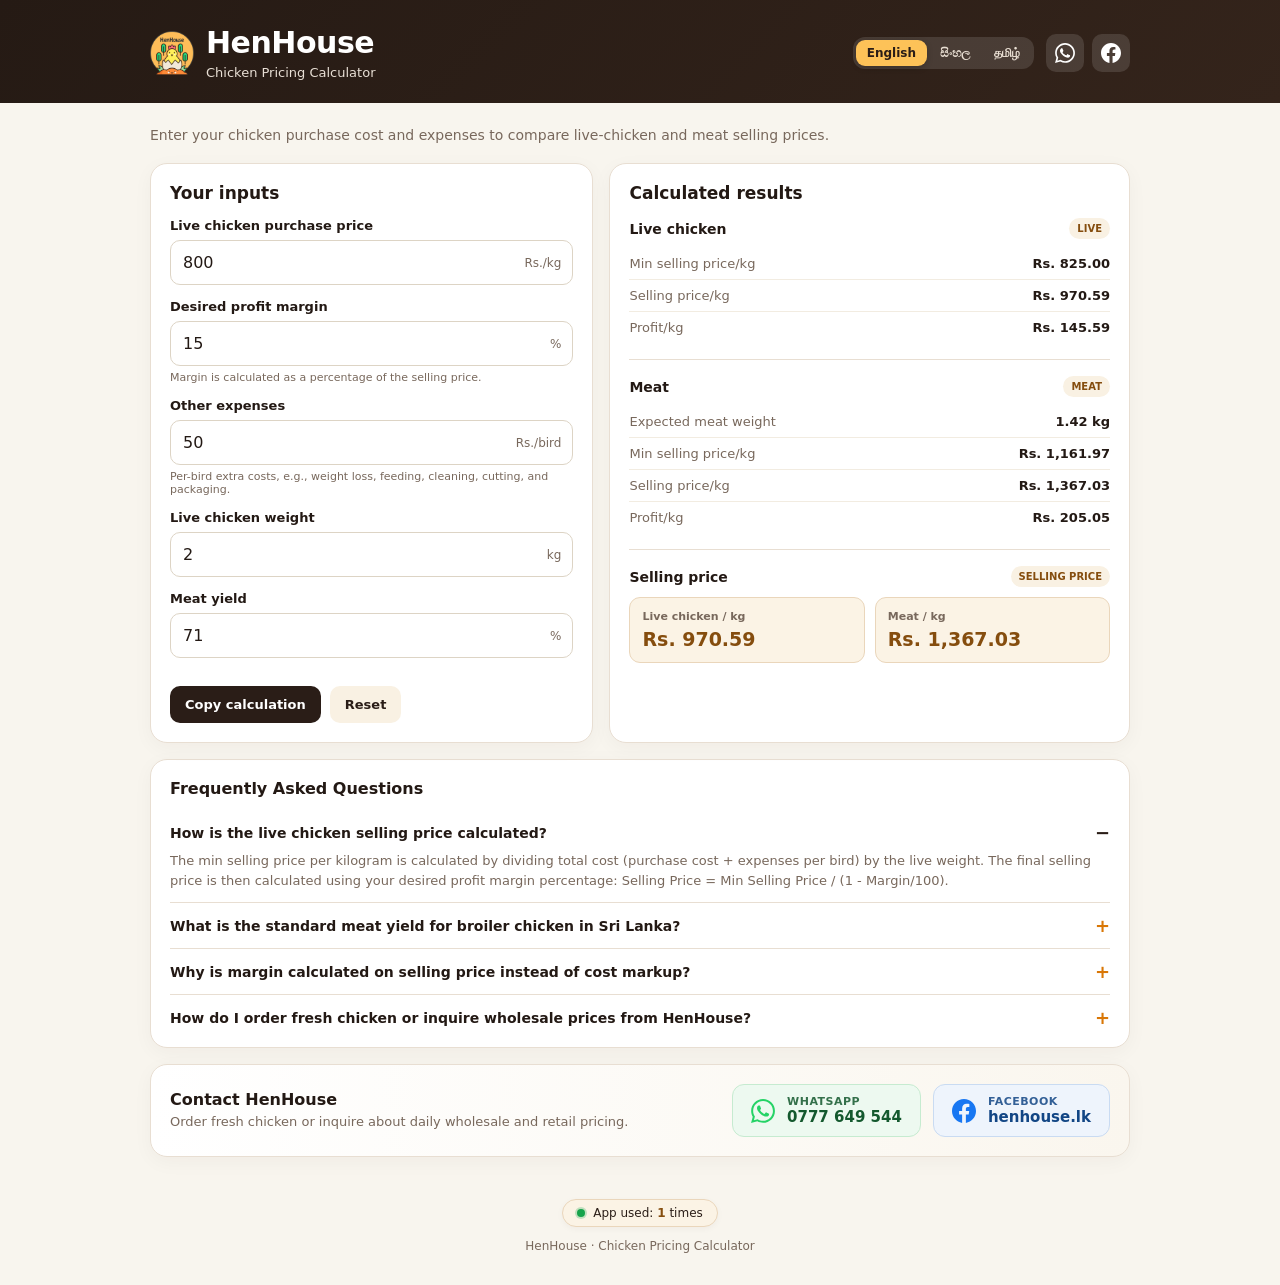
==== commit eb112196: "refactor: rename dressed chicken terminology to meat across documentation and UI" ====
--- a/index.html
+++ b/index.html
@@ -6,11 +6,11 @@
     <meta name="theme-color" content="#2a1d17" />
     <meta
       name="description"
-      content="Calculate and compare live vs. dressed chicken selling prices, break-even costs, and profit margins in Sri Lanka. Trilingual poultry calculator in English, සිංහල, and தமிழ்."
+      content="Calculate and compare live chicken vs. meat min selling prices, selling prices, and profit margins in Sri Lanka. Trilingual poultry calculator in English, සිංහල, and தமிழ்."
     />
     <meta
       name="keywords"
-      content="chicken price sri lanka, henhouse, live chicken price, dressed chicken price, broiler poultry calculator, chicken selling price, broiler farming, කුකුල් මස් මිල, කිකිළි මිල, கோழி இறைச்சி விலை, sri lanka poultry farming"
+      content="chicken price sri lanka, henhouse, live chicken price, chicken meat price, broiler poultry calculator, chicken selling price, broiler farming, කුකුල් මස් මිල, කිකිළි මිල, கோழி இறைச்சி விலை, sri lanka poultry farming"
     />
     <meta name="author" content="HenHouse" />
     <meta
@@ -52,7 +52,7 @@
     />
     <meta
       property="og:description"
-      content="Calculate and compare live vs. dressed chicken selling prices, break-even costs, and profit margins. Available in English, සිංහල, and தமிழ்."
+      content="Calculate and compare live chicken vs. meat min selling prices, selling prices, and profit margins. Available in English, සිංහල, and தமிழ்."
     />
     <meta
       property="og:image"
@@ -76,7 +76,7 @@
     />
     <meta
       name="twitter:description"
-      content="Instant real-time live vs. dressed chicken pricing calculator for poultry farmers and retailers in Sri Lanka."
+      content="Instant real-time live chicken vs. meat pricing calculator for poultry farmers and retailers in Sri Lanka."
     />
     <meta
       name="twitter:image"
@@ -101,7 +101,7 @@
             "operatingSystem": "All",
             "url": "https://ragulan28.github.io/henhouse-calculator/",
             "image": "https://ragulan28.github.io/henhouse-calculator/assets/images/og-image.png",
-            "description": "Calculate and compare live vs. dressed chicken selling prices, break-even costs, and profit margins in Sri Lanka.",
+            "description": "Calculate and compare live chicken vs. meat min selling prices, selling prices, and profit margins in Sri Lanka.",
             "inLanguage": ["en", "si", "ta"],
             "offers": {
               "@type": "Offer",
@@ -109,8 +109,8 @@
               "priceCurrency": "LKR"
             },
             "featureList": [
-              "Live vs. Dressed Chicken Price Comparison",
-              "Break-Even Cost Calculation per kg",
+              "Live Chicken vs. Meat Price Comparison",
+              "Min Selling Price Calculation per kg",
               "Profit Margin Percentage Modeling",
               "Trilingual Sri Lankan Support (English, Sinhala, Tamil)",
               "Instant WhatsApp and SMS Clipboard Export",
@@ -137,15 +137,15 @@
                 "name": "How is the live chicken selling price calculated?",
                 "acceptedAnswer": {
                   "@type": "Answer",
-                  "text": "The break-even price per kilogram is calculated by dividing total cost (purchase cost + expenses per bird) by the live weight. The final selling price is then calculated using your desired profit margin percentage: Selling Price = Break-Even Price / (1 - Margin/100)."
+                  "text": "The min selling price per kilogram is calculated by dividing total cost (purchase cost + expenses per bird) by the live weight. The final selling price is then calculated using your desired profit margin percentage: Selling Price = Min Selling Price / (1 - Margin/100)."
                 }
               },
               {
                 "@type": "Question",
-                "name": "What is the standard dressing yield for broiler chicken in Sri Lanka?",
+                "name": "What is the standard meat yield for broiler chicken in Sri Lanka?",
                 "acceptedAnswer": {
                   "@type": "Answer",
-                  "text": "In Sri Lanka, standard commercial broiler dressing yield typically ranges from 68% to 74% (average 71%), depending on bird age, feed quality, and dressed preparation."
+                  "text": "In Sri Lanka, standard commercial broiler meat yield typically ranges from 68% to 74% (average 71%), depending on bird age, feed quality, and meat preparation."
                 }
               },
               {
@@ -260,7 +260,7 @@
     <main>
       <p class="intro" data-i18n="intro">
         Enter your chicken purchase cost and expenses to compare live-chicken
-        and dressed-chicken selling prices.
+        and meat selling prices.
       </p>
       <div class="layout">
         <section class="card" aria-labelledby="inputs-heading">
@@ -306,7 +306,12 @@
                 min="0"
                 step="0.01"
                 value="50"
+                aria-describedby="expenses-hint"
               /><span class="unit" data-i18n="expensesUnit">Rs./bird</span>
+            </div>
+            <div class="hint" id="expenses-hint" data-i18n="expensesHint">
+              Per-bird extra costs, e.g., weight loss, feeding, cleaning,
+              cutting, and packaging.
             </div>
           </div>
           <div class="field">
@@ -322,7 +327,7 @@
             </div>
           </div>
           <div class="field">
-            <label for="yield" data-i18n="yieldLabel">Dressing yield</label>
+            <label for="yield" data-i18n="yieldLabel">Meat yield</label>
             <div class="input-wrap">
               <input
                 id="yield"
@@ -364,7 +369,7 @@
               <span class="pill" data-i18n="livePill">LIVE</span>
             </div>
             <div class="metric">
-              <span data-i18n="liveBELabel">Break-even price/kg</span
+              <span data-i18n="liveBELabel">Min selling price/kg</span
               ><strong id="liveBE">Rs. 825.00</strong>
             </div>
             <div class="metric">
@@ -378,15 +383,15 @@
           </div>
           <div class="result-group">
             <div class="result-title">
-              <h3 data-i18n="dressedTitle">Dressed chicken</h3>
-              <span class="pill" data-i18n="dressedPill">DRESSED</span>
-            </div>
-            <div class="metric">
-              <span data-i18n="dressedWeightLabel">Expected dressed weight</span
+              <h3 data-i18n="dressedTitle">Meat</h3>
+              <span class="pill" data-i18n="dressedPill">MEAT</span>
+            </div>
+            <div class="metric">
+              <span data-i18n="dressedWeightLabel">Expected meat weight</span
               ><strong id="dressedWeight">1.42 kg</strong>
             </div>
             <div class="metric">
-              <span data-i18n="dressedBELabel">Break-even price/kg</span
+              <span data-i18n="dressedBELabel">Min selling price/kg</span
               ><strong id="dressedBE">Rs. 1,161.97</strong>
             </div>
             <div class="metric">
@@ -409,7 +414,7 @@
                 <strong id="compareLive">Rs. 970.59</strong>
               </div>
               <div class="compare-box">
-                <small data-i18n="spDressedCard">Dressed chicken / kg</small>
+                <small data-i18n="spDressedCard">Meat / kg</small>
                 <strong id="compareDressed">Rs. 1,366.32</strong>
               </div>
             </div>
@@ -424,20 +429,20 @@
             How is the live chicken selling price calculated?
           </summary>
           <p data-i18n="faq1A">
-            The break-even price per kilogram is calculated by dividing total cost
+            The min selling price per kilogram is calculated by dividing total cost
             (purchase cost + expenses per bird) by the live weight. The final
             selling price is then calculated using your desired profit margin
-            percentage: Selling Price = Break-Even Price / (1 - Margin/100).
+            percentage: Selling Price = Min Selling Price / (1 - Margin/100).
           </p>
         </details>
         <details class="faq-item">
           <summary data-i18n="faq2Q">
-            What is the standard dressing yield for broiler chicken in Sri Lanka?
+            What is the standard meat yield for broiler chicken in Sri Lanka?
           </summary>
           <p data-i18n="faq2A">
-            In Sri Lanka, standard commercial broiler dressing yield typically
+            In Sri Lanka, standard commercial broiler meat yield typically
             ranges from 68% to 74% (average 71%), depending on bird age, feed
-            quality, and dressed preparation (skin-on, whole cleaned bird).
+            quality, and meat preparation (skin-on, whole cleaned bird).
           </p>
         </details>
         <details class="faq-item">
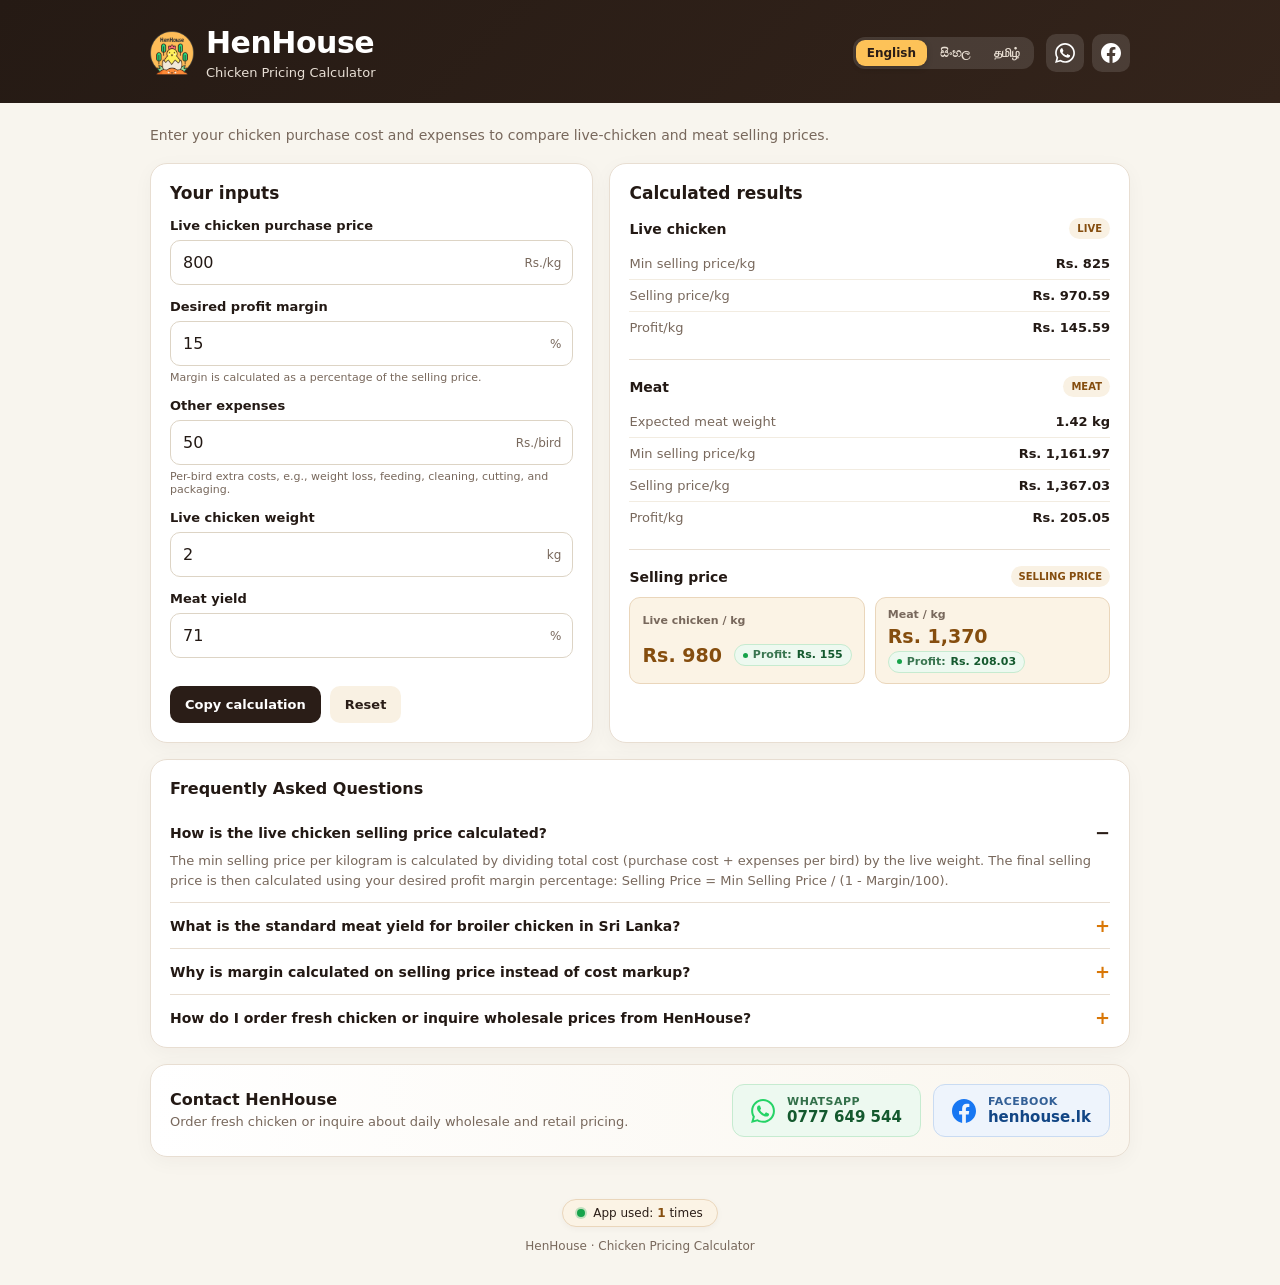
==== commit 0950cc79: "feat: add profit metrics, rounded selling prices, and mobile sticky bar" ====
--- a/index.html
+++ b/index.html
@@ -370,7 +370,7 @@
             </div>
             <div class="metric">
               <span data-i18n="liveBELabel">Min selling price/kg</span
-              ><strong id="liveBE">Rs. 825.00</strong>
+              ><strong id="liveBE">Rs. 825</strong>
             </div>
             <div class="metric">
               <span data-i18n="liveSPLabel">Selling price/kg</span>
@@ -396,26 +396,36 @@
             </div>
             <div class="metric">
               <span data-i18n="dressedSPLabel">Selling price/kg</span>
-              <strong id="dressedSP">Rs. 1,366.32</strong>
+              <strong id="dressedSP">Rs. 1,367.03</strong>
             </div>
             <div class="metric">
               <span data-i18n="dressedProfitLabel">Profit/kg</span
-              ><strong id="dressedProfit">Rs. 204.35</strong>
-            </div>
-          </div>
-          <div class="result-group">
-            <div class="result-title">
-              <h3 data-i18n="spHeading">Selling price</h3>
-              <span class="pill" data-i18n="spPill">SELLING PRICE</span>
-            </div>
-            <div class="compare">
-              <div class="compare-box">
-                <small data-i18n="spLiveCard">Live chicken / kg</small>
-                <strong id="compareLive">Rs. 970.59</strong>
+              ><strong id="dressedProfit">Rs. 205.05</strong>
+            </div>
+          </div>
+          <div class="sp-slot" id="spSlot">
+            <div class="result-group sp-group" id="spGroup">
+              <div class="result-title">
+                <h3 data-i18n="spHeading">Selling price</h3>
+                <span class="pill" data-i18n="spPill">SELLING PRICE</span>
               </div>
-              <div class="compare-box">
-                <small data-i18n="spDressedCard">Meat / kg</small>
-                <strong id="compareDressed">Rs. 1,366.32</strong>
+              <div class="compare">
+                <div class="compare-box">
+                  <small data-i18n="spLiveCard">Live chicken / kg</small>
+                  <strong id="compareLive">Rs. 980</strong>
+                  <span class="compare-profit">
+                    <span data-i18n="spProfitPrefix">Profit:</span>
+                    <span id="compareLiveProfit">Rs. 155</span>
+                  </span>
+                </div>
+                <div class="compare-box">
+                  <small data-i18n="spDressedCard">Meat / kg</small>
+                  <strong id="compareDressed">Rs. 1,370</strong>
+                  <span class="compare-profit">
+                    <span data-i18n="spProfitPrefix">Profit:</span>
+                    <span id="compareDressedProfit">Rs. 208.03</span>
+                  </span>
+                </div>
               </div>
             </div>
           </div>
--- a/css/style.css
+++ b/css/style.css
@@ -303,7 +303,8 @@
   margin-top: 12px;
 }
 
-.result-group + .result-group {
+.result-group + .result-group,
+.result-group + .sp-slot {
   border-top: 1px solid var(--line);
   margin-top: 16px;
   padding-top: 16px;
@@ -368,21 +369,28 @@
 }
 
 .compare-box {
+  display: flex;
+  flex-wrap: wrap;
+  align-items: center;
+  justify-content: space-between;
+  column-gap: 8px;
+  row-gap: 4px;
   background: #fbf3e5;
   border: 1px solid #ead6bb;
   border-radius: 11px;
-  padding: 12px;
+  padding: 10px 12px;
   margin: 0;
   min-width: 0;
   box-sizing: border-box;
 }
 
 .compare-box small {
+  flex: 1 0 100%;
   display: block;
   color: var(--muted);
   font-size: 11px;
   font-weight: 650;
-  margin-bottom: 5px;
+  margin-bottom: 0;
 }
 
 .compare-box strong {
@@ -391,6 +399,44 @@
   font-weight: 800;
   color: #854d0e;
   font-variant-numeric: tabular-nums;
+  white-space: nowrap;
+  overflow: hidden;
+  text-overflow: ellipsis;
+}
+
+.compare-profit {
+  display: inline-flex;
+  align-items: center;
+  gap: 5px;
+  max-width: 100%;
+  margin-top: 0;
+  padding: 3px 8px;
+  border-radius: 999px;
+  background: #edf9f0;
+  border: 1px solid #c6ebd0;
+  color: #14592e;
+  font-size: 11px;
+  line-height: 1.25;
+  font-variant-numeric: tabular-nums;
+}
+
+.compare-profit::before {
+  content: "";
+  width: 5px;
+  height: 5px;
+  border-radius: 50%;
+  background: #16a34a;
+  flex-shrink: 0;
+}
+
+.compare-profit span:first-child {
+  font-weight: 600;
+  opacity: 0.82;
+  white-space: nowrap;
+}
+
+.compare-profit span:last-child {
+  font-weight: 750;
   white-space: nowrap;
   overflow: hidden;
   text-overflow: ellipsis;
@@ -692,6 +738,44 @@
     width: 100%;
     justify-content: space-between;
   }
+  .sp-group.is-pinned {
+    position: fixed;
+    left: 14px;
+    right: 14px;
+    bottom: calc(12px + env(safe-area-inset-bottom, 0px));
+    z-index: 40;
+    background: rgba(255, 255, 255, 0.96);
+    -webkit-backdrop-filter: blur(8px);
+    backdrop-filter: blur(8px);
+    border: 1px solid var(--line);
+    border-radius: 17px;
+    box-shadow: 0 8px 24px rgba(42, 29, 23, 0.14);
+    padding: 12px 14px;
+  }
+  .sp-group.is-pinned .result-title {
+    margin-bottom: 6px;
+  }
+  .sp-group.is-pinned .compare {
+    grid-template-columns: 1fr 1fr;
+    gap: 8px;
+    margin-top: 0;
+  }
+  .sp-group.is-pinned .compare-box {
+    padding: 8px 10px;
+    row-gap: 3px;
+  }
+  .sp-group.is-pinned .compare-box small {
+    margin-bottom: 0;
+  }
+  .sp-group.is-pinned .compare-box strong {
+    font-size: 16px;
+  }
+  .sp-group.is-pinned .compare-profit {
+    margin-top: 0;
+    padding: 2px 7px;
+    gap: 4px;
+    font-size: 10.5px;
+  }
 }
 
 @media (max-width: 480px) {
@@ -699,9 +783,11 @@
     grid-template-columns: 1fr;
     gap: 8px;
   }
+  .sp-group.is-pinned .compare {
+    grid-template-columns: 1fr 1fr;
+  }
   .lang-btn {
     padding: 5px 8px;
     font-size: 11px;
   }
 }
-
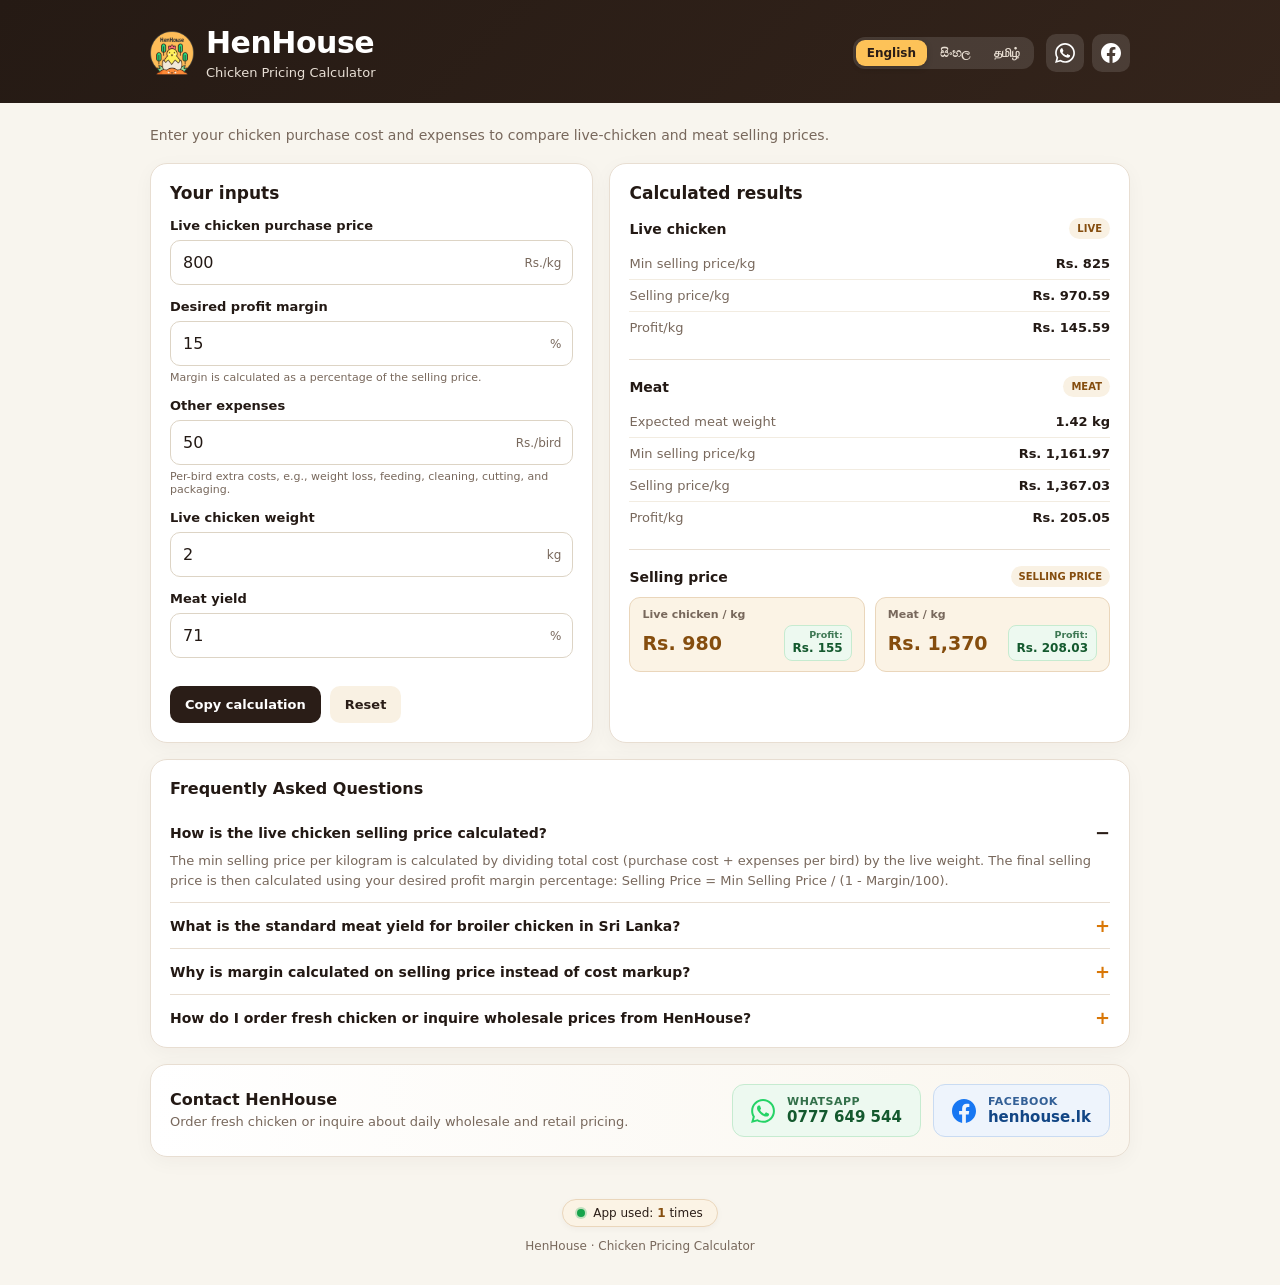
==== commit 2d061ed3: "feat: add PWA installation support and update service worker caching strategy" ====
--- a/index.html
+++ b/index.html
@@ -4,6 +4,10 @@
     <meta charset="utf-8" />
     <meta name="viewport" content="width=device-width, initial-scale=1" />
     <meta name="theme-color" content="#2a1d17" />
+    <meta name="mobile-web-app-capable" content="yes" />
+    <meta name="apple-mobile-web-app-capable" content="yes" />
+    <meta name="apple-mobile-web-app-status-bar-style" content="black-translucent" />
+    <meta name="apple-mobile-web-app-title" content="HenHouse" />
     <meta
       name="description"
       content="Calculate and compare live chicken vs. meat min selling prices, selling prices, and profit margins in Sri Lanka. Trilingual poultry calculator in English, සිංහල, and தமிழ்."
@@ -224,6 +228,20 @@
             </button>
           </div>
           <div class="header-social" aria-label="HenHouse Social and Contact">
+            <button
+              type="button"
+              id="installBtn"
+              class="install-btn"
+              hidden
+              aria-label="Install HenHouse App"
+            >
+              <svg viewBox="0 0 24 24" aria-hidden="true">
+                <path
+                  d="M12 3a1 1 0 0 1 1 1v9.59l2.3-2.3a1 1 0 1 1 1.4 1.42l-4 4a1 1 0 0 1-1.4 0l-4-4a1 1 0 1 1 1.4-1.42l2.3 2.3V4a1 1 0 0 1 1-1zm-7 15a1 1 0 0 1 1 1v1h12v-1a1 1 0 1 1 2 0v2a1 1 0 0 1-1 1H5a1 1 0 0 1-1-1v-2a1 1 0 0 1 1-1z"
+                />
+              </svg>
+              <span data-i18n="installBtn">Install</span>
+            </button>
             <a
               href="https://wa.me/94777649544"
               target="_blank"
@@ -258,6 +276,19 @@
     </header>
 
     <main>
+      <div id="iosInstallBanner" class="ios-install-banner" role="status" hidden>
+        <span data-i18n="iosInstallHint"
+          >Tap Share, then 'Add to Home Screen' to install HenHouse.</span
+        >
+        <button
+          type="button"
+          id="iosInstallClose"
+          class="ios-install-close"
+          aria-label="Close"
+        >
+          ×
+        </button>
+      </div>
       <p class="intro" data-i18n="intro">
         Enter your chicken purchase cost and expenses to compare live-chicken
         and meat selling prices.
--- a/css/style.css
+++ b/css/style.css
@@ -155,6 +155,72 @@
   fill: currentColor;
 }
 
+.install-btn {
+  display: inline-flex;
+  align-items: center;
+  gap: 6px;
+  height: 38px;
+  padding: 0 12px;
+  border-radius: 10px;
+  background: var(--gold);
+  color: var(--primary);
+  font-size: 12px;
+  font-weight: 750;
+  transition:
+    background 0.15s ease,
+    transform 0.15s ease;
+}
+
+.install-btn[hidden] {
+  display: none;
+}
+
+.install-btn:hover {
+  background: #fdd074;
+  transform: translateY(-1px);
+}
+
+.install-btn svg {
+  width: 16px;
+  height: 16px;
+  fill: currentColor;
+  flex-shrink: 0;
+}
+
+.ios-install-banner {
+  display: flex;
+  align-items: center;
+  justify-content: space-between;
+  gap: 10px;
+  margin-bottom: 14px;
+  padding: 10px 12px;
+  border-radius: 12px;
+  background: #fbf3e5;
+  border: 1px solid #ead6bb;
+  color: var(--primary);
+  font-size: 12.5px;
+  line-height: 1.4;
+}
+
+.ios-install-banner[hidden] {
+  display: none;
+}
+
+.ios-install-close {
+  background: transparent;
+  color: var(--muted);
+  padding: 2px 6px;
+  font-size: 18px;
+  line-height: 1;
+  border-radius: 6px;
+  flex-shrink: 0;
+}
+
+.ios-install-close:hover {
+  color: var(--primary);
+  background: rgba(42, 29, 23, 0.08);
+}
+
 h1 {
   margin: 0;
   font-size: clamp(22px, 4vw, 30px);
@@ -369,10 +435,9 @@
 }
 
 .compare-box {
-  display: flex;
-  flex-wrap: wrap;
-  align-items: center;
-  justify-content: space-between;
+  display: grid;
+  grid-template-columns: minmax(0, 1fr) auto;
+  align-items: center;
   column-gap: 8px;
   row-gap: 4px;
   background: #fbf3e5;
@@ -385,7 +450,7 @@
 }
 
 .compare-box small {
-  flex: 1 0 100%;
+  grid-column: 1 / -1;
   display: block;
   color: var(--muted);
   font-size: 11px;
@@ -406,40 +471,32 @@
 
 .compare-profit {
   display: inline-flex;
-  align-items: center;
-  gap: 5px;
-  max-width: 100%;
-  margin-top: 0;
-  padding: 3px 8px;
-  border-radius: 999px;
+  flex-direction: column;
+  align-items: flex-end;
+  justify-content: center;
+  gap: 1px;
+  padding: 4px 8px;
+  border-radius: 8px;
   background: #edf9f0;
   border: 1px solid #c6ebd0;
   color: #14592e;
-  font-size: 11px;
-  line-height: 1.25;
   font-variant-numeric: tabular-nums;
-}
-
-.compare-profit::before {
-  content: "";
-  width: 5px;
-  height: 5px;
-  border-radius: 50%;
-  background: #16a34a;
   flex-shrink: 0;
 }
 
 .compare-profit span:first-child {
-  font-weight: 600;
-  opacity: 0.82;
+  font-size: 9.5px;
+  font-weight: 650;
+  line-height: 1.1;
+  opacity: 0.8;
   white-space: nowrap;
 }
 
 .compare-profit span:last-child {
-  font-weight: 750;
+  font-size: 12px;
+  font-weight: 800;
+  line-height: 1.2;
   white-space: nowrap;
-  overflow: hidden;
-  text-overflow: ellipsis;
 }
 
 .note {
@@ -762,19 +819,24 @@
   }
   .sp-group.is-pinned .compare-box {
     padding: 8px 10px;
-    row-gap: 3px;
+    column-gap: 6px;
+    row-gap: 2px;
   }
   .sp-group.is-pinned .compare-box small {
     margin-bottom: 0;
   }
   .sp-group.is-pinned .compare-box strong {
-    font-size: 16px;
+    font-size: 15px;
   }
   .sp-group.is-pinned .compare-profit {
-    margin-top: 0;
-    padding: 2px 7px;
-    gap: 4px;
-    font-size: 10.5px;
+    padding: 3px 6px;
+    border-radius: 7px;
+  }
+  .sp-group.is-pinned .compare-profit span:first-child {
+    font-size: 9px;
+  }
+  .sp-group.is-pinned .compare-profit span:last-child {
+    font-size: 11px;
   }
 }
 
@@ -791,3 +853,4 @@
     font-size: 11px;
   }
 }
+
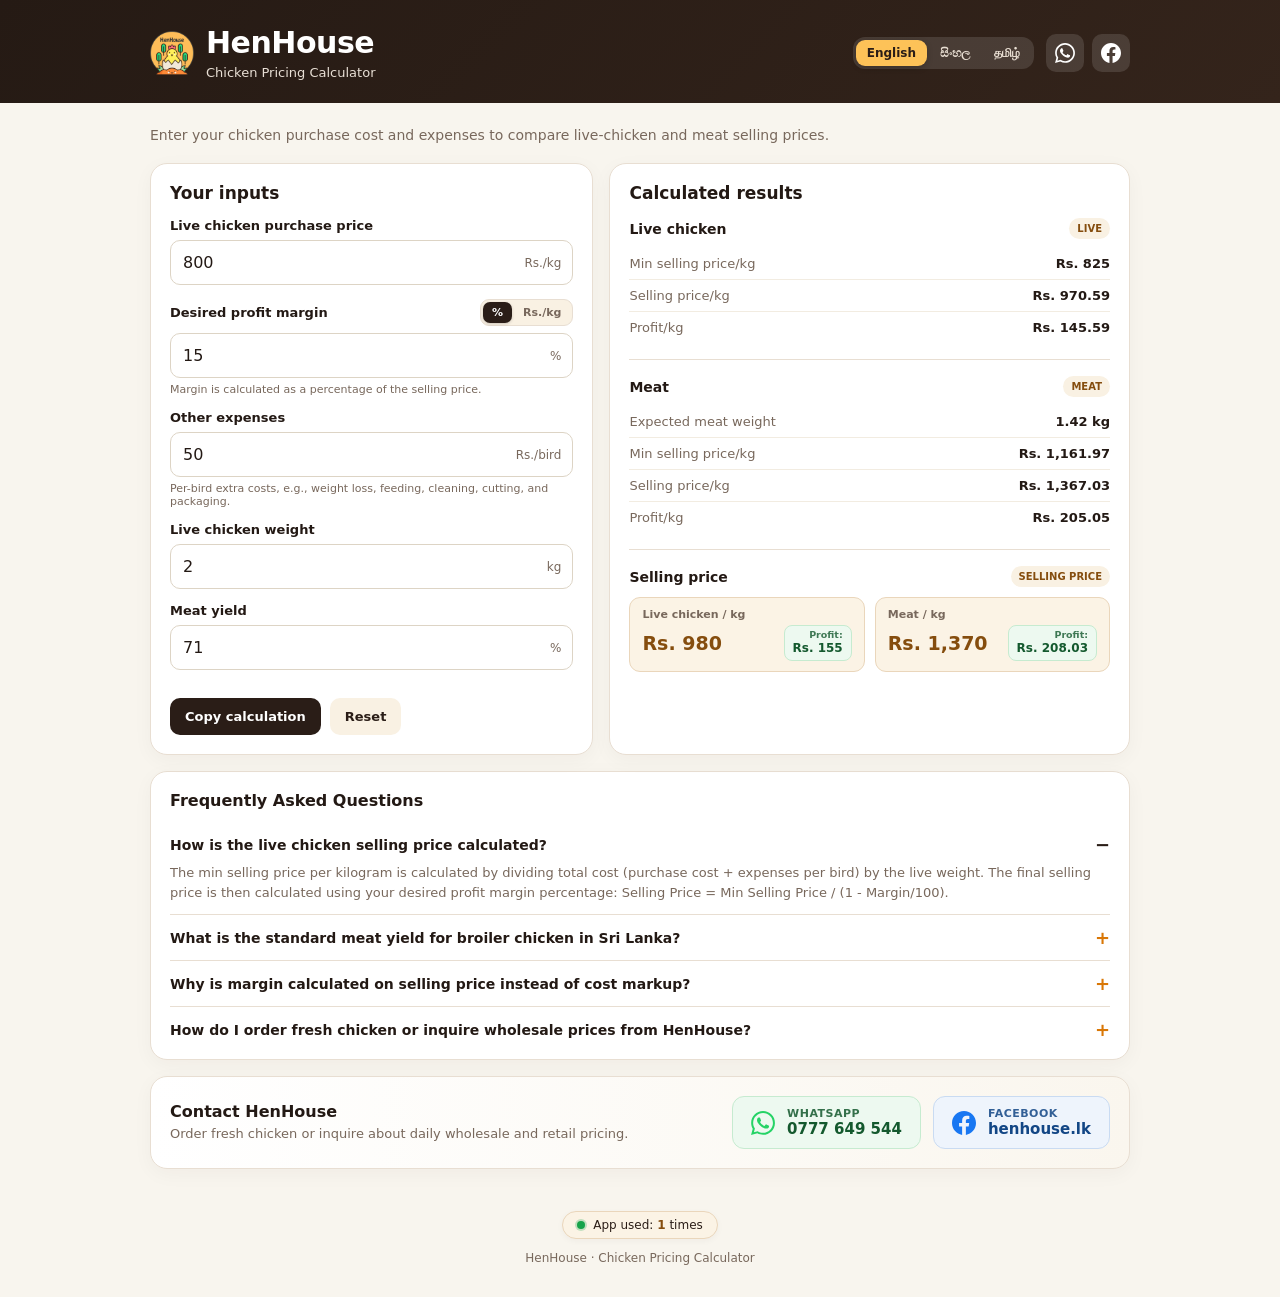
==== commit 15f14237: "feat: add fixed profit amount mode alongside percentage margin" ====
--- a/index.html
+++ b/index.html
@@ -174,6 +174,13 @@
       }
     </script>
     <link rel="manifest" href="./manifest.webmanifest" />
+    <script>
+      window.__deferredInstallPrompt = null;
+      window.addEventListener("beforeinstallprompt", function (e) {
+        e.preventDefault();
+        window.__deferredInstallPrompt = e;
+      });
+    </script>
     <link rel="icon" href="./favicon.ico" sizes="any" />
     <link rel="icon" href="./assets/icons/icon.svg" type="image/svg+xml" />
     <link rel="icon" href="./assets/icons/favicon.png" type="image/png" />
@@ -277,7 +284,7 @@
 
     <main>
       <div id="iosInstallBanner" class="ios-install-banner" role="status" hidden>
-        <span data-i18n="iosInstallHint"
+        <span id="installBannerText" data-i18n="iosInstallHint"
           >Tap Share, then 'Add to Home Screen' to install HenHouse.</span
         >
         <button
@@ -311,9 +318,35 @@
             </div>
           </div>
           <div class="field">
-            <label for="margin" data-i18n="marginLabel"
-              >Desired profit margin</label
-            >
+            <div class="field-header">
+              <label for="margin" id="marginLabel" data-i18n="marginLabel"
+                >Desired profit margin</label
+              >
+              <div
+                class="mode-switch"
+                role="group"
+                aria-label="Profit calculation mode"
+              >
+                <button
+                  type="button"
+                  class="mode-btn active"
+                  data-profit-mode="percent"
+                  aria-pressed="true"
+                  data-i18n="profitModePercent"
+                >
+                  %
+                </button>
+                <button
+                  type="button"
+                  class="mode-btn"
+                  data-profit-mode="fixed"
+                  aria-pressed="false"
+                  data-i18n="profitModeFixed"
+                >
+                  Rs./kg
+                </button>
+              </div>
+            </div>
             <div class="input-wrap">
               <input
                 id="margin"
@@ -322,9 +355,10 @@
                 max="99.99"
                 step="0.1"
                 value="15"
-              /><span class="unit">%</span>
-            </div>
-            <div class="hint" data-i18n="marginHint">
+                aria-describedby="margin-hint"
+              /><span class="unit" id="marginUnit">%</span>
+            </div>
+            <div class="hint" id="margin-hint" data-i18n="marginHint">
               Margin is calculated as a percentage of the selling price.
             </div>
           </div>
--- a/css/style.css
+++ b/css/style.css
@@ -281,6 +281,58 @@
   margin-bottom: 7px;
 }
 
+.field-header {
+  display: flex;
+  justify-content: space-between;
+  align-items: center;
+  gap: 8px;
+  margin-bottom: 7px;
+}
+
+.field-header label {
+  margin-bottom: 0;
+}
+
+.mode-switch {
+  display: inline-flex;
+  background: var(--soft);
+  border: 1px solid var(--line);
+  border-radius: 9px;
+  padding: 2px;
+  gap: 2px;
+  flex-shrink: 0;
+}
+
+.mode-btn {
+  background: transparent;
+  color: var(--muted);
+  border: 0;
+  border-radius: 7px;
+  padding: 4px 9px;
+  font: inherit;
+  font-size: 11px;
+  font-weight: 700;
+  cursor: pointer;
+  transition:
+    background 0.15s ease,
+    color 0.15s ease;
+}
+
+.mode-btn:hover {
+  color: var(--primary);
+}
+
+.mode-btn.active {
+  background: var(--primary);
+  color: #fff;
+  box-shadow: 0 1px 3px rgba(42, 29, 23, 0.2);
+}
+
+.mode-btn:focus-visible {
+  outline: 2px solid var(--gold);
+  outline-offset: 1px;
+}
+
 .input-wrap {
   position: relative;
 }
@@ -812,6 +864,9 @@
   .sp-group.is-pinned .result-title {
     margin-bottom: 6px;
   }
+  .sp-group.is-pinned .pill {
+    display: none;
+  }
   .sp-group.is-pinned .compare {
     grid-template-columns: 1fr 1fr;
     gap: 8px;
@@ -820,13 +875,13 @@
   .sp-group.is-pinned .compare-box {
     padding: 8px 10px;
     column-gap: 6px;
-    row-gap: 2px;
+    row-gap: 3px;
   }
   .sp-group.is-pinned .compare-box small {
     margin-bottom: 0;
   }
   .sp-group.is-pinned .compare-box strong {
-    font-size: 15px;
+    font-size: 16px;
   }
   .sp-group.is-pinned .compare-profit {
     padding: 3px 6px;
@@ -847,6 +902,35 @@
   }
   .sp-group.is-pinned .compare {
     grid-template-columns: 1fr 1fr;
+    gap: 6px;
+  }
+  .sp-group.is-pinned .compare-box {
+    grid-template-columns: 1fr;
+    align-items: start;
+    padding: 7px 8px;
+    row-gap: 4px;
+  }
+  .sp-group.is-pinned .compare-box small {
+    font-size: 10.5px;
+    line-height: 1.25;
+  }
+  .sp-group.is-pinned .compare-box strong {
+    font-size: 16px;
+  }
+  .sp-group.is-pinned .compare-profit {
+    flex-direction: row;
+    align-items: center;
+    justify-content: space-between;
+    flex-wrap: wrap;
+    width: 100%;
+    gap: 4px;
+    padding: 3px 6px;
+  }
+  .sp-group.is-pinned .compare-profit span:first-child {
+    font-size: 9.5px;
+  }
+  .sp-group.is-pinned .compare-profit span:last-child {
+    font-size: 10.5px;
   }
   .lang-btn {
     padding: 5px 8px;
